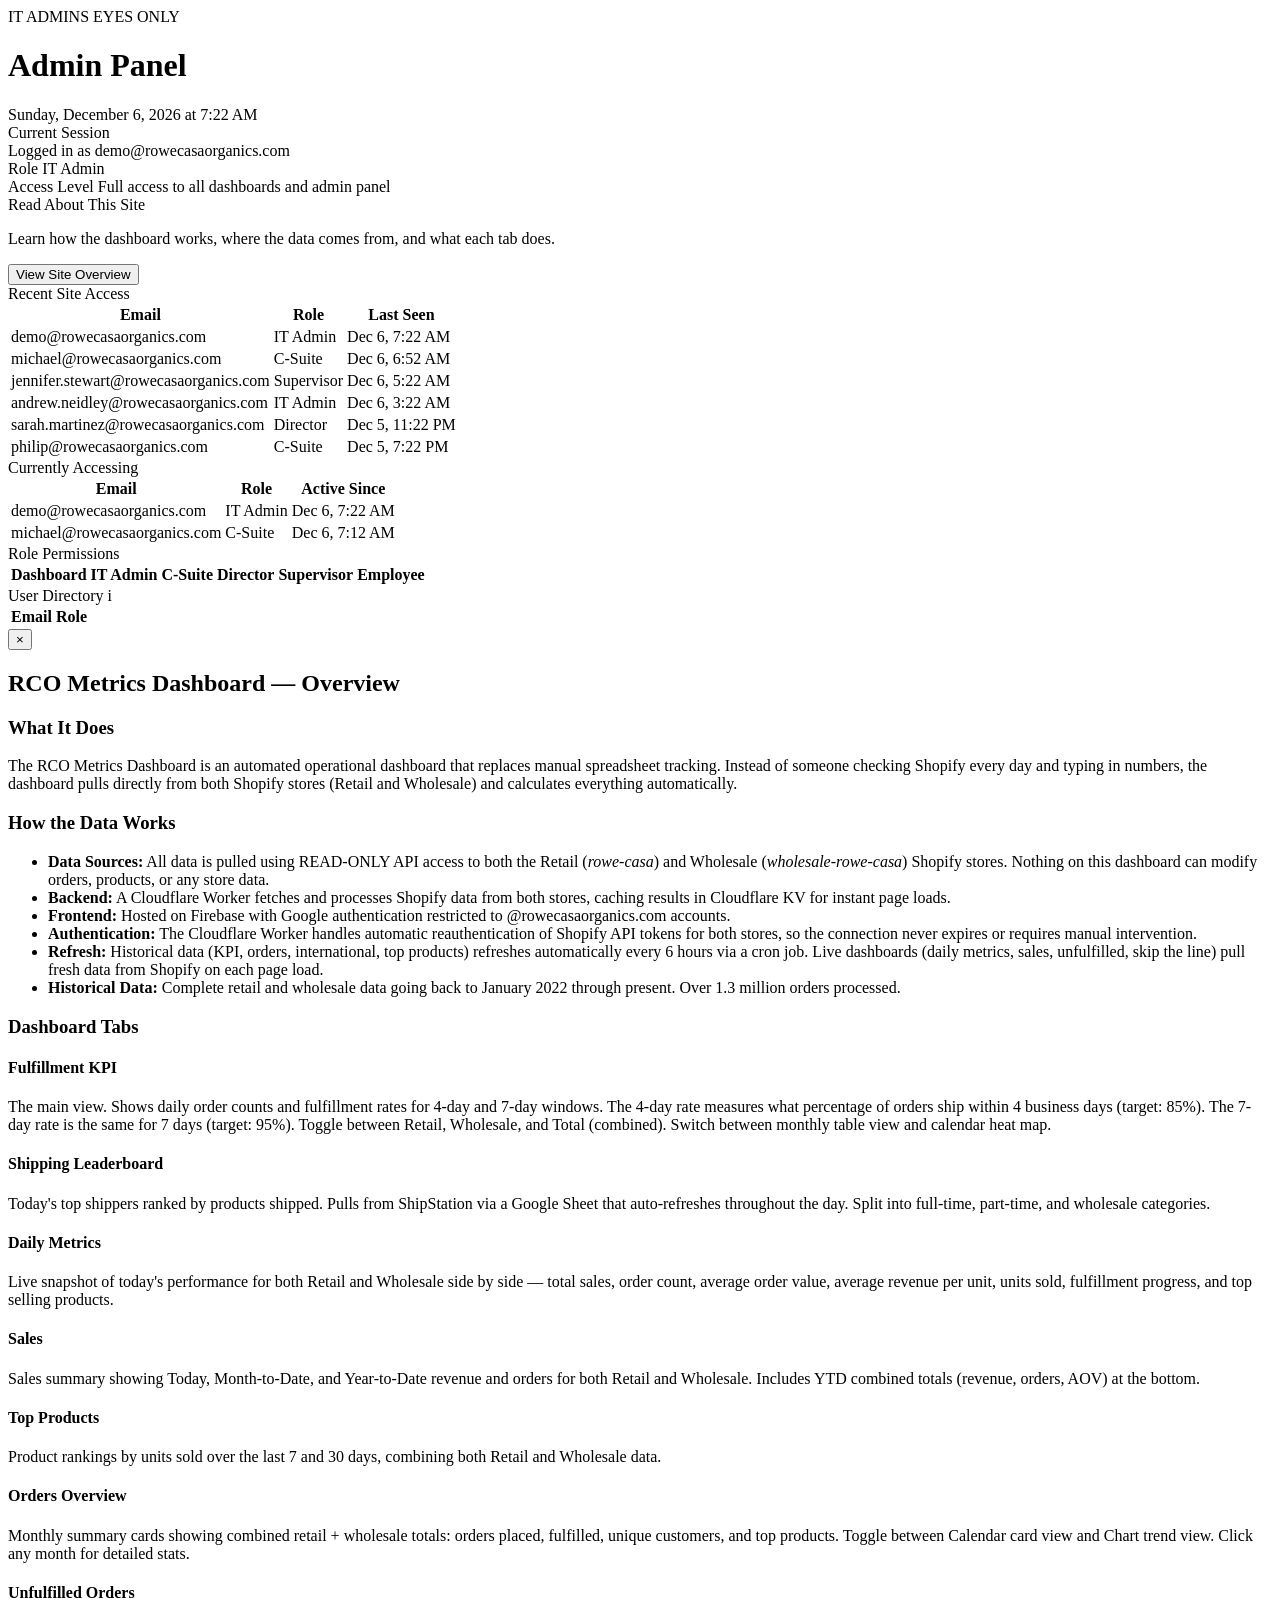
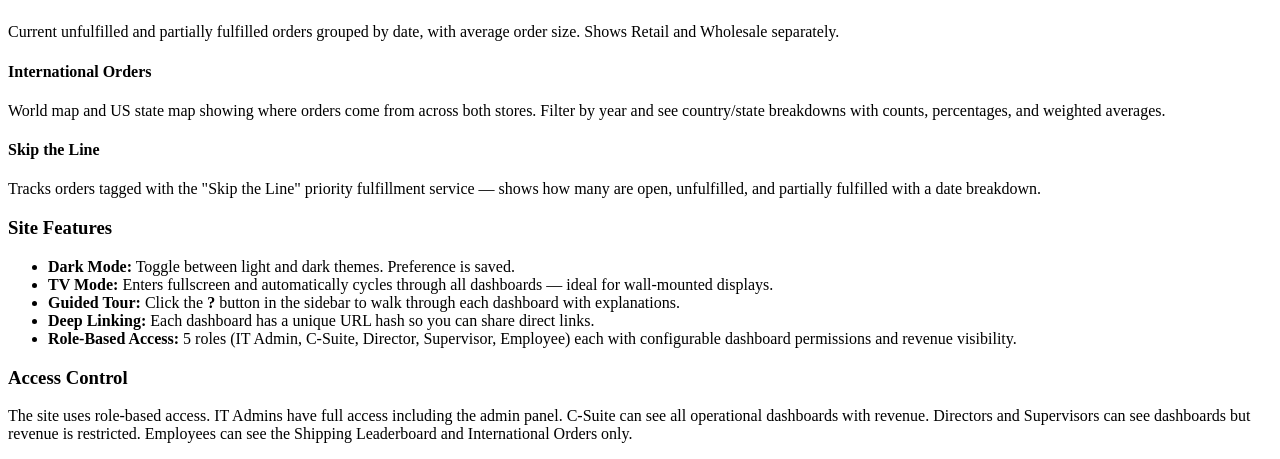
==== html/admin.html @ d3457ebe "Add admin panel, IT Admin View banner, show all dashboards unrestricted" ====
<!DOCTYPE html>
<html lang="en">
<head>
<meta charset="UTF-8">
<meta name="viewport" content="width=device-width, initial-scale=1.0">
<title>Admin Panel - RCO</title>
<link rel="stylesheet" href="../css/main.css">
<script src="../js/roles.js"></script>
</head>
<body class="page-admin">
<div class="admin-container">

  <div class="admin-header">
    <div class="admin-badge">IT ADMINS EYES ONLY</div>
    <h1>Admin Panel</h1>
    <div class="admin-meta" id="adminMeta"></div>
  </div>

  <div class="admin-content">

    <!-- Current Session (half width) -->
    <div class="admin-section">
      <div class="admin-section-title">Current Session</div>
      <div class="admin-user-card">
        <div class="admin-user-row">
          <span class="admin-user-label">Logged in as</span>
          <span class="admin-user-value" id="currentUser">demo@rowecasaorganics.com</span>
        </div>
        <div class="admin-user-row">
          <span class="admin-user-label">Role</span>
          <span class="admin-user-value admin-role-badge role-it-admin" id="currentRole">IT Admin</span>
        </div>
        <div class="admin-user-row">
          <span class="admin-user-label">Access Level</span>
          <span class="admin-user-value" id="currentAccess">Full access to all dashboards and admin panel</span>
        </div>
      </div>
    </div>

    <!-- Read About This Site (half width) -->
    <div class="admin-section admin-about-section">
      <div class="admin-section-title">Read About This Site</div>
      <p class="admin-about-desc">Learn how the dashboard works, where the data comes from, and what each tab does.</p>
      <button class="admin-about-btn" id="openAboutModal">View Site Overview</button>
    </div>

    <!-- Recent Site Access + Currently Accessing — full width, split 50/50 -->
    <div class="admin-section admin-full-width">
      <div class="admin-access-row">
        <div class="admin-access-col">
          <div class="admin-section-title">Recent Site Access</div>
          <div class="admin-table-wrap">
            <table class="admin-table">
              <thead><tr><th>Email</th><th>Role</th><th>Last Seen</th></tr></thead>
              <tbody id="accessLog"></tbody>
            </table>
          </div>
        </div>
        <div class="admin-access-col">
          <div class="admin-section-title">Currently Accessing</div>
          <div class="admin-table-wrap">
            <table class="admin-table">
              <thead><tr><th>Email</th><th>Role</th><th>Active Since</th></tr></thead>
              <tbody id="currentlyAccessing"></tbody>
            </table>
          </div>
        </div>
      </div>
    </div>

    <!-- Role Permissions Matrix -->
    <div class="admin-section admin-full-width">
      <div class="admin-section-title">Role Permissions</div>
      <div class="admin-table-wrap">
        <table class="admin-table admin-permissions">
          <thead>
            <tr>
              <th>Dashboard</th>
              <th>IT Admin</th>
              <th>C-Suite</th>
              <th>Director</th>
              <th>Supervisor</th>
              <th>Employee</th>
            </tr>
          </thead>
          <tbody id="permissionsTable"></tbody>
        </table>
      </div>
    </div>

    <!-- User Directory -->
    <div class="admin-section admin-full-width">
      <div class="admin-section-title">User Directory <span class="admin-info-icon" data-tooltip="Users are currently hard coded due to BambooHR API constraint">i</span></div>
      <div class="admin-table-wrap admin-table-wrap-tall">
        <table class="admin-table">
          <thead><tr><th>Email</th><th>Role</th></tr></thead>
          <tbody id="userDirectory"></tbody>
        </table>
      </div>
    </div>

  </div>
</div>

<!-- About Site Modal -->
<div class="admin-modal-overlay" id="aboutModal">
  <div class="admin-modal">
    <button class="admin-modal-close" id="closeAboutModal">&times;</button>
    <h2>RCO Metrics Dashboard — Overview</h2>

    <div class="admin-modal-body">
      <h3>What It Does</h3>
      <p>The RCO Metrics Dashboard is an automated operational dashboard that replaces manual spreadsheet tracking. Instead of someone checking Shopify every day and typing in numbers, the dashboard pulls directly from both Shopify stores (Retail and Wholesale) and calculates everything automatically.</p>

      <h3>How the Data Works</h3>
      <ul>
        <li><strong>Data Sources:</strong> All data is pulled using READ-ONLY API access to both the Retail (<em>rowe-casa</em>) and Wholesale (<em>wholesale-rowe-casa</em>) Shopify stores. Nothing on this dashboard can modify orders, products, or any store data.</li>
        <li><strong>Backend:</strong> A Cloudflare Worker fetches and processes Shopify data from both stores, caching results in Cloudflare KV for instant page loads.</li>
        <li><strong>Frontend:</strong> Hosted on Firebase with Google authentication restricted to @rowecasaorganics.com accounts.</li>
        <li><strong>Authentication:</strong> The Cloudflare Worker handles automatic reauthentication of Shopify API tokens for both stores, so the connection never expires or requires manual intervention.</li>
        <li><strong>Refresh:</strong> Historical data (KPI, orders, international, top products) refreshes automatically every 6 hours via a cron job. Live dashboards (daily metrics, sales, unfulfilled, skip the line) pull fresh data from Shopify on each page load.</li>
        <li><strong>Historical Data:</strong> Complete retail and wholesale data going back to January 2022 through present. Over 1.3 million orders processed.</li>
      </ul>

      <h3>Dashboard Tabs</h3>

      <h4>Fulfillment KPI</h4>
      <p>The main view. Shows daily order counts and fulfillment rates for 4-day and 7-day windows. The 4-day rate measures what percentage of orders ship within 4 business days (target: 85%). The 7-day rate is the same for 7 days (target: 95%). Toggle between Retail, Wholesale, and Total (combined). Switch between monthly table view and calendar heat map.</p>

      <h4>Shipping Leaderboard</h4>
      <p>Today's top shippers ranked by products shipped. Pulls from ShipStation via a Google Sheet that auto-refreshes throughout the day. Split into full-time, part-time, and wholesale categories.</p>

      <h4>Daily Metrics</h4>
      <p>Live snapshot of today's performance for both Retail and Wholesale side by side — total sales, order count, average order value, average revenue per unit, units sold, fulfillment progress, and top selling products.</p>

      <h4>Sales</h4>
      <p>Sales summary showing Today, Month-to-Date, and Year-to-Date revenue and orders for both Retail and Wholesale. Includes YTD combined totals (revenue, orders, AOV) at the bottom.</p>

      <h4>Top Products</h4>
      <p>Product rankings by units sold over the last 7 and 30 days, combining both Retail and Wholesale data.</p>

      <h4>Orders Overview</h4>
      <p>Monthly summary cards showing combined retail + wholesale totals: orders placed, fulfilled, unique customers, and top products. Toggle between Calendar card view and Chart trend view. Click any month for detailed stats.</p>

      <h4>Unfulfilled Orders</h4>
      <p>Current unfulfilled and partially fulfilled orders grouped by date, with average order size. Shows Retail and Wholesale separately.</p>

      <h4>International Orders</h4>
      <p>World map and US state map showing where orders come from across both stores. Filter by year and see country/state breakdowns with counts, percentages, and weighted averages.</p>

      <h4>Skip the Line</h4>
      <p>Tracks orders tagged with the "Skip the Line" priority fulfillment service — shows how many are open, unfulfilled, and partially fulfilled with a date breakdown.</p>

      <h3>Site Features</h3>
      <ul>
        <li><strong>Dark Mode:</strong> Toggle between light and dark themes. Preference is saved.</li>
        <li><strong>TV Mode:</strong> Enters fullscreen and automatically cycles through all dashboards — ideal for wall-mounted displays.</li>
        <li><strong>Guided Tour:</strong> Click the <strong>?</strong> button in the sidebar to walk through each dashboard with explanations.</li>
        <li><strong>Deep Linking:</strong> Each dashboard has a unique URL hash so you can share direct links.</li>
        <li><strong>Role-Based Access:</strong> 5 roles (IT Admin, C-Suite, Director, Supervisor, Employee) each with configurable dashboard permissions and revenue visibility.</li>
      </ul>

      <h3>Access Control</h3>
      <p>The site uses role-based access. IT Admins have full access including the admin panel. C-Suite can see all operational dashboards with revenue. Directors and Supervisors can see dashboards but revenue is restricted. Employees can see the Shipping Leaderboard and International Orders only.</p>
    </div>
  </div>
</div>

<script>
// Static demo data
document.getElementById('adminMeta').textContent = new Date().toLocaleString('en-US', {
  weekday: 'long', month: 'long', day: 'numeric', year: 'numeric', hour: 'numeric', minute: '2-digit'
});

// Static access log
const accessLogData = [
  { email: 'demo@rowecasaorganics.com', role: 'IT Admin', time: new Date().toISOString() },
  { email: 'michael@rowecasaorganics.com', role: 'C-Suite', time: new Date(Date.now() - 1800000).toISOString() },
  { email: 'jennifer.stewart@rowecasaorganics.com', role: 'Supervisor', time: new Date(Date.now() - 7200000).toISOString() },
  { email: 'andrew.neidley@rowecasaorganics.com', role: 'IT Admin', time: new Date(Date.now() - 14400000).toISOString() },
  { email: 'sarah.martinez@rowecasaorganics.com', role: 'Director', time: new Date(Date.now() - 28800000).toISOString() },
  { email: 'philip@rowecasaorganics.com', role: 'C-Suite', time: new Date(Date.now() - 43200000).toISOString() },
];

const logBody = document.getElementById('accessLog');
logBody.innerHTML = accessLogData.map(entry => `
  <tr>
    <td>${entry.email}</td>
    <td><span class="admin-role-tag role-${entry.role.toLowerCase().replace(/[^a-z]/g, '-')}">${entry.role}</span></td>
    <td>${new Date(entry.time).toLocaleString('en-US', { month: 'short', day: 'numeric', hour: 'numeric', minute: '2-digit' })}</td>
  </tr>
`).join('');

// Static currently accessing
const currentUsers = [
  { email: 'demo@rowecasaorganics.com', role: 'IT Admin', since: new Date().toISOString() },
  { email: 'michael@rowecasaorganics.com', role: 'C-Suite', since: new Date(Date.now() - 600000).toISOString() },
];

const caBody = document.getElementById('currentlyAccessing');
caBody.innerHTML = currentUsers.map(u => `
  <tr>
    <td>${u.email}</td>
    <td><span class="admin-role-tag role-${u.role.toLowerCase().replace(/[^a-z]/g, '-')}">${u.role}</span></td>
    <td>${new Date(u.since).toLocaleString('en-US', { month: 'short', day: 'numeric', hour: 'numeric', minute: '2-digit' })}</td>
  </tr>
`).join('');

// Build permissions matrix
const dashboards = [
  { id: 'fulfillment', name: 'Fulfillment KPI' },
  { id: 'shipping', name: 'Shipping Leaderboards' },
  { id: 'orders', name: 'Orders Overview' },
  { id: 'international', name: 'International Orders' },
  { id: 'daily-metrics', name: 'Daily Metrics' },
  { id: 'sales', name: 'Sales' },
  { id: 'top-products', name: 'Top Products' },
  { id: 'unfulfilled', name: 'Unfulfilled Orders' },
  { id: 'fulfillment-dashboard', name: 'Fulfillment Dashboard' },
  { id: 'skip-the-line', name: 'Skip the Line' },
  { id: 'admin', name: 'Admin Panel' },
];

const roleNames = ['IT Admin', 'C-Suite', 'Director', 'Supervisor', 'Employee'];

const permBody = document.getElementById('permissionsTable');
permBody.innerHTML = dashboards.map(d => {
  const cells = roleNames.map(r => {
    const config = RCO_ROLES.roles[r];
    const has = config.dashboards.includes('all') || config.dashboards.includes(d.id);
    const checked = has ? 'checked' : '';
    const disabled = r === 'IT Admin' ? 'disabled' : '';
    return `<td><label class="perm-toggle"><input type="checkbox" ${checked} ${disabled} data-role="${r}" data-dash="${d.id}" class="perm-checkbox"><span class="perm-slider"></span></label></td>`;
  }).join('');
  return `<tr><td class="perm-dashboard">${d.name}</td>${cells}</tr>`;
}).join('');

// Demo toggle handlers (in-memory only)
document.querySelectorAll('.perm-checkbox').forEach(cb => {
  cb.addEventListener('change', () => {
    const role = cb.dataset.role;
    if (role === 'IT Admin') { cb.checked = true; return; }
    console.log(`Demo: ${cb.checked ? 'Granted' : 'Revoked'} ${cb.dataset.dash} for ${role}`);
  });
});

// Build user directory with demo users
const demoUsers = {
  'IT Admin': ['demo@rowecasaorganics.com', 'andrew.neidley@rowecasaorganics.com'],
  'C-Suite': ['michael@rowecasaorganics.com', 'philip@rowecasaorganics.com'],
  'Director': ['sarah.martinez@rowecasaorganics.com', 'david.chen@rowecasaorganics.com'],
  'Supervisor': ['jennifer.stewart@rowecasaorganics.com', 'marcus.williams@rowecasaorganics.com', 'rachel.gomez@rowecasaorganics.com'],
  'Employee': ['alex.thompson@rowecasaorganics.com', 'emily.rodriguez@rowecasaorganics.com', 'jake.morrison@rowecasaorganics.com', 'nina.patel@rowecasaorganics.com'],
};

const dirBody = document.getElementById('userDirectory');
let dirHTML = '';
for (const roleName of roleNames) {
  const users = demoUsers[roleName] || [];
  dirHTML += `<tr class="admin-role-header"><td colspan="2">${roleName} (${users.length})</td></tr>`;
  for (const em of users) {
    dirHTML += `<tr><td>${em}</td><td><span class="admin-role-tag role-${roleName.toLowerCase().replace(/[^a-z]/g, '-')}">${roleName}</span></td></tr>`;
  }
}
dirBody.innerHTML = dirHTML;
</script>

<script>
window.addEventListener('message', e => { if (e.data?.type === 'RCO_THEME') document.body.classList.toggle('dark', e.data.theme === 'dark'); });
window.addEventListener('message', e => { if (e.data?.type === 'TV_VIEW_STATE') document.body.classList.toggle('tv-view-active', e.data.active); });

// About modal
document.getElementById('openAboutModal').addEventListener('click', () => {
  document.getElementById('aboutModal').classList.add('active');
});
document.getElementById('closeAboutModal').addEventListener('click', () => {
  document.getElementById('aboutModal').classList.remove('active');
});
document.getElementById('aboutModal').addEventListener('click', (e) => {
  if (e.target === e.currentTarget) e.currentTarget.classList.remove('active');
});
</script>
</body>
</html>
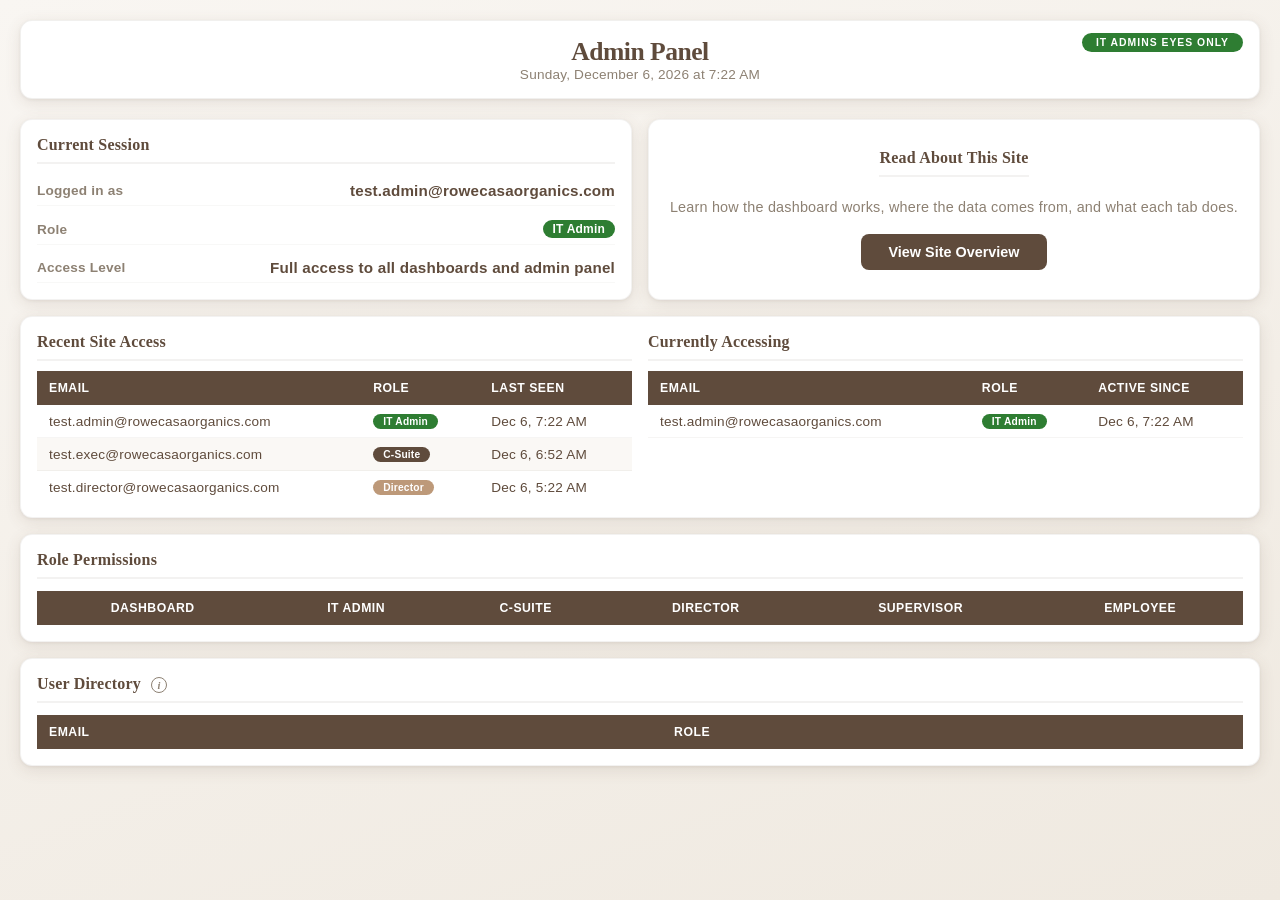
==== commit e0b0c6b7: "Fix sidebar cutoff, add 2026 KPI data with varied rates, replace emails with test accounts" ====
--- a/html/admin.html
+++ b/html/admin.html
@@ -6,6 +6,10 @@
 <title>Admin Panel - RCO</title>
 <link rel="stylesheet" href="../css/main.css">
 <script src="../js/roles.js"></script>
+<style>
+  html, body { height: 100%; overflow: auto !important; }
+  .admin-container { padding-bottom: 40px; }
+</style>
 </head>
 <body class="page-admin">
 <div class="admin-container">
@@ -24,7 +28,7 @@
       <div class="admin-user-card">
         <div class="admin-user-row">
           <span class="admin-user-label">Logged in as</span>
-          <span class="admin-user-value" id="currentUser">demo@rowecasaorganics.com</span>
+          <span class="admin-user-value" id="currentUser">test.admin@rowecasaorganics.com</span>
         </div>
         <div class="admin-user-row">
           <span class="admin-user-label">Role</span>
@@ -174,12 +178,11 @@
 
 // Static access log
 const accessLogData = [
-  { email: 'demo@rowecasaorganics.com', role: 'IT Admin', time: new Date().toISOString() },
-  { email: 'michael@rowecasaorganics.com', role: 'C-Suite', time: new Date(Date.now() - 1800000).toISOString() },
-  { email: 'jennifer.stewart@rowecasaorganics.com', role: 'Supervisor', time: new Date(Date.now() - 7200000).toISOString() },
-  { email: 'andrew.neidley@rowecasaorganics.com', role: 'IT Admin', time: new Date(Date.now() - 14400000).toISOString() },
-  { email: 'sarah.martinez@rowecasaorganics.com', role: 'Director', time: new Date(Date.now() - 28800000).toISOString() },
-  { email: 'philip@rowecasaorganics.com', role: 'C-Suite', time: new Date(Date.now() - 43200000).toISOString() },
+  { email: 'test.admin@rowecasaorganics.com', role: 'IT Admin', time: new Date().toISOString() },
+  { email: 'test.exec@rowecasaorganics.com', role: 'C-Suite', time: new Date(Date.now() - 1800000).toISOString() },
+  { email: 'test.director@rowecasaorganics.com', role: 'Director', time: new Date(Date.now() - 7200000).toISOString() },
+  { email: 'test.supervisor@rowecasaorganics.com', role: 'Supervisor', time: new Date(Date.now() - 14400000).toISOString() },
+  { email: 'test.employee@rowecasaorganics.com', role: 'Employee', time: new Date(Date.now() - 28800000).toISOString() },
 ];
 
 const logBody = document.getElementById('accessLog');
@@ -193,8 +196,7 @@
 
 // Static currently accessing
 const currentUsers = [
-  { email: 'demo@rowecasaorganics.com', role: 'IT Admin', since: new Date().toISOString() },
-  { email: 'michael@rowecasaorganics.com', role: 'C-Suite', since: new Date(Date.now() - 600000).toISOString() },
+  { email: 'test.admin@rowecasaorganics.com', role: 'IT Admin', since: new Date().toISOString() },
 ];
 
 const caBody = document.getElementById('currentlyAccessing');
@@ -246,11 +248,11 @@
 
 // Build user directory with demo users
 const demoUsers = {
-  'IT Admin': ['demo@rowecasaorganics.com', 'andrew.neidley@rowecasaorganics.com'],
-  'C-Suite': ['michael@rowecasaorganics.com', 'philip@rowecasaorganics.com'],
-  'Director': ['sarah.martinez@rowecasaorganics.com', 'david.chen@rowecasaorganics.com'],
-  'Supervisor': ['jennifer.stewart@rowecasaorganics.com', 'marcus.williams@rowecasaorganics.com', 'rachel.gomez@rowecasaorganics.com'],
-  'Employee': ['alex.thompson@rowecasaorganics.com', 'emily.rodriguez@rowecasaorganics.com', 'jake.morrison@rowecasaorganics.com', 'nina.patel@rowecasaorganics.com'],
+  'IT Admin': ['test.admin@rowecasaorganics.com', 'test.admin2@rowecasaorganics.com'],
+  'C-Suite': ['test.exec@rowecasaorganics.com', 'test.exec2@rowecasaorganics.com'],
+  'Director': ['test.director@rowecasaorganics.com', 'test.director2@rowecasaorganics.com'],
+  'Supervisor': ['test.supervisor@rowecasaorganics.com', 'test.supervisor2@rowecasaorganics.com', 'test.supervisor3@rowecasaorganics.com'],
+  'Employee': ['test.employee@rowecasaorganics.com', 'test.employee2@rowecasaorganics.com', 'test.employee3@rowecasaorganics.com', 'test.employee4@rowecasaorganics.com'],
 };
 
 const dirBody = document.getElementById('userDirectory');
--- a/css/main.css
+++ b/css/main.css
@@ -0,0 +1,4705 @@
+/* RCO Metrics - Comprehensive Consolidated Stylesheet */
+/* All dashboard pages (fulfillment, orders, shipping, international) load in iframes */
+/* Login is standalone; Index is the parent shell */
+
+/* ========== 1. CSS VARIABLES & COLOR PALETTE ========== */
+:root {
+  /* Brand Neutrals / Core (guide HEX) */
+  --rco-cream: #d7d1ca;      /* Pantone Warm Gray 1 C */
+  --rco-stone: #d6d1c3;      /* Pantone 7527 C */
+  --rco-taupe: #8d8173;      /* Pantone 4225 C */
+  --rco-brown: #5f4b3c;      /* Pantone 7519 C */
+  --rco-charcoal: #25282a;   /* Pantone 426 C */
+
+  /* Supporting Accents (guide HEX) */
+  --rco-warm-tan: #ab9071;   /* Pantone 4256 C */
+  --rco-soft-camel: #bd9979; /* Pantone 2316 C */
+  --rco-olive: #4d4933;      /* Pantone 7771 C */
+  --rco-clay: #b08979;       /* Pantone 4725 C */
+  --rco-bluegray: #393d46;   /* Pantone 4140 C */
+  --rco-plum: #492426;       /* Pantone 2449 C */
+  --rco-lightgray: #aaa0a1;  /* Pantone 4283 C */
+
+  /* Map old "tan" tokens to RCO scheme (so existing CSS works) */
+  --tan-light: var(--rco-cream);
+  --tan-medium: var(--rco-soft-camel);
+  --tan-dark: var(--rco-brown);
+  --tan-darker: var(--rco-charcoal);
+
+  /* Background Gradients */
+  --bg-gradient-start: #f9f6f2;
+  --bg-gradient-end: #efe9e0;
+
+  /* Card Backgrounds */
+  --card-bg-start: #ffffff;
+  --card-bg-end: #fbfaf8;
+
+  /* Header Backgrounds */
+  --header-bg-start: #ffffff;
+  --header-bg-end: #f4f2ee;
+
+  /* Medal Colors */
+  --gold: #ffd700;
+  --silver: #c0c0c0;
+  --bronze: #cd7f32;
+
+  /* Status Colors */
+  --rate-excellent: #5a8c5a;
+  --rate-good: #7ca87c;
+  --rate-warning: #d4a05c;
+  --rate-poor: #c67b7b;
+
+  /* Neutral Colors */
+  --text-primary: var(--rco-charcoal);
+  --text-secondary: var(--rco-taupe);
+  --border-light: rgba(141, 129, 115, 0.15);   /* taupe */
+  --border-medium: rgba(141, 129, 115, 0.3);   /* taupe */
+
+  /* Shadows (slightly re-tuned to RCO brown) */
+  --shadow-sm: 0 2px 10px rgba(95, 75, 60, 0.05);
+  --shadow-md: 0 5px 20px rgba(95, 75, 60, 0.10);
+  --shadow-lg: 0 10px 30px rgba(95, 75, 60, 0.14);
+  --shadow-xl: 0 15px 40px rgba(95, 75, 60, 0.18);
+}
+
+/* ========== INDEX.HTML / SIDEBAR SHELL (THEME TOKENS) ========== */
+:root {
+  /* Page */
+  --page-bg: #f6f0e6;
+
+  /* Sidebar / panels */
+  --sb-bg1: #ffffff;
+  --sb-bg2: #fbfaf8;
+  --sb-panel: #ffffff;
+
+  --sb-text: #5f4b3c;
+  --sb-muted: #8d8173;
+
+  --sb-border: #d7d1ca;
+  --sb-sep: #e2dbd1;
+
+  --sb-shadow: rgba(95, 75, 60, 0.12);
+
+  /* Brand */
+  --brand-grad: linear-gradient(135deg, #5f4b3c 0%, #8d8173 100%);
+  --brand-brown: #5f4b3c;
+  --brand-hover-border: #bd9979;
+
+  /* Carousel controls */
+  --carousel-img-height: 100px;
+  --carousel-img-zoom: 0.5;        /* +50% zoom (1.5x) */
+}
+
+/* ========== 2. GLOBAL RESETS ========== */
+* {
+  margin: 0;
+  padding: 0;
+  box-sizing: border-box;
+}
+
+body {
+  font-family: "Avenir Next", Avenir, "Segoe UI", Tahoma, Geneva, Verdana, sans-serif;
+  background: linear-gradient(135deg, var(--bg-gradient-start) 0%, var(--bg-gradient-end) 100%);
+  color: var(--text-primary);
+  min-height: 100vh;
+}
+
+/* ========== 3. SHARED TYPOGRAPHY ========== */
+h1, h2, h3, h4, h5, h6 {
+  font-family: "Noto Serif", Georgia, "Times New Roman", Times, serif;
+  color: var(--tan-dark);
+  font-weight: 600;
+}
+
+h1 {
+  font-size: 2.5em;
+  letter-spacing: -0.5px;
+}
+
+h2 {
+  font-size: 2em;
+}
+
+h3 {
+  font-size: 1.5em;
+}
+
+p {
+  line-height: 1.6;
+}
+
+/* ========== 4. SHARED UI COMPONENTS ========== */
+
+/* BUTTONS */
+.btn-primary {
+  background: linear-gradient(135deg, var(--tan-light) 0%, var(--tan-medium) 100%);
+  color: white;
+  border: none;
+  padding: 12px 24px;
+  border-radius: 10px;
+  font-size: 1em;
+  font-weight: 600;
+  cursor: pointer;
+  transition: all 0.3s ease;
+  box-shadow: 0 4px 15px rgba(95, 75, 60, 0.18);
+}
+
+.btn-primary:hover {
+  transform: translateY(-2px);
+  box-shadow: 0 6px 20px rgba(95, 75, 60, 0.24);
+}
+
+.btn-primary:active {
+  transform: translateY(0);
+}
+
+.btn-secondary {
+  background: white;
+  color: var(--tan-dark);
+  border: 2px solid var(--tan-light);
+  padding: 10px 20px;
+  border-radius: 10px;
+  font-size: 1em;
+  font-weight: 600;
+  cursor: pointer;
+  transition: all 0.3s ease;
+}
+
+.btn-secondary:hover {
+  background: var(--card-bg-end);
+  border-color: var(--tan-medium);
+}
+
+.btn-secondary.active {
+  background: var(--tan-light);
+  color: white;
+  border-color: var(--tan-medium);
+}
+
+/* CARDS */
+.card {
+  background: linear-gradient(135deg, var(--card-bg-start) 0%, var(--card-bg-end) 100%);
+  border-radius: 15px;
+  padding: 25px;
+  box-shadow: var(--shadow-md);
+  border: 1px solid var(--border-light);
+  transition: transform 0.3s ease, box-shadow 0.3s ease;
+}
+
+.card:hover {
+  transform: translateY(-5px);
+  box-shadow: var(--shadow-lg);
+}
+
+.card-header {
+  background: linear-gradient(135deg, var(--tan-dark) 0%, var(--tan-darker) 100%);
+  color: white;
+  padding: 20px;
+  border-radius: 10px 10px 0 0;
+  font-weight: 700;
+  text-align: center;
+  font-size: 1.2em;
+}
+
+/* STAT CARDS */
+.stat-card {
+  background: linear-gradient(135deg, var(--card-bg-start) 0%, var(--card-bg-end) 100%);
+  padding: 25px;
+  border-radius: 15px;
+  box-shadow: var(--shadow-md);
+  border: 1px solid var(--border-light);
+  transition: transform 0.3s ease;
+}
+
+.stat-card:hover {
+  transform: translateY(-5px);
+  box-shadow: var(--shadow-lg);
+}
+
+.stat-label {
+  color: var(--tan-darker);
+  font-size: 0.9em;
+  font-weight: 600;
+  text-transform: uppercase;
+  letter-spacing: 1px;
+  margin-bottom: 10px;
+}
+
+.stat-value {
+  color: var(--tan-dark);
+  font-size: 2.5em;
+  font-weight: 700;
+}
+
+.stat-subtitle {
+  color: var(--text-secondary);
+  font-size: 0.85em;
+  margin-top: 8px;
+}
+
+/* INPUTS & SELECTS */
+input[type="text"],
+input[type="email"],
+input[type="password"],
+select {
+  background: white;
+  border: 2px solid var(--tan-light);
+  border-radius: 10px;
+  padding: 12px 20px;
+  font-size: 1em;
+  color: var(--tan-dark);
+  transition: all 0.3s ease;
+}
+
+input:focus,
+select:focus {
+  outline: none;
+  border-color: var(--tan-medium);
+  box-shadow: 0 0 0 3px rgba(141, 129, 115, 0.18);
+}
+
+input:hover,
+select:hover {
+  border-color: var(--tan-darker);
+}
+
+select {
+  cursor: pointer;
+}
+
+/* TABLES */
+table {
+  width: 100%;
+  border-collapse: collapse;
+}
+
+thead {
+  background: linear-gradient(135deg, var(--tan-dark) 0%, var(--tan-darker) 100%);
+  color: white;
+}
+
+th {
+  padding: 18px 15px;
+  text-align: left;
+  font-weight: 600;
+  font-size: 0.9em;
+  text-transform: uppercase;
+  letter-spacing: 0.5px;
+}
+
+td {
+  padding: 15px;
+  border-bottom: 1px solid var(--border-light);
+  color: var(--text-primary);
+}
+
+tbody tr {
+  transition: background 0.2s ease;
+}
+
+tbody tr:hover {
+  background: var(--card-bg-end);
+}
+
+/* Table Rate Classes — green-to-red text colors */
+.rate-excellent {
+  color: #2e7d32;
+  font-weight: 600;
+}
+
+.rate-good {
+  color: #558b2f;
+  font-weight: 600;
+}
+
+.rate-warning {
+  color: #e65100;
+  font-weight: 600;
+}
+
+.rate-poor {
+  color: #c62828;
+  font-weight: 600;
+}
+
+/* LOADING & SPINNERS */
+.loading {
+  text-align: center;
+  padding: 50px;
+  color: var(--tan-dark);
+}
+
+.spinner {
+  border: 4px solid rgba(141, 129, 115, 0.25);
+  border-top: 4px solid var(--tan-light);
+  border-radius: 50%;
+  width: 50px;
+  height: 50px;
+  animation: spin 1s linear infinite;
+  margin: 0 auto 20px;
+}
+
+@keyframes spin {
+  0% { transform: rotate(0deg); }
+  100% { transform: rotate(360deg); }
+}
+
+.loading::after {
+  content: '...';
+  animation: dots 1.5s steps(4, end) infinite;
+}
+
+@keyframes dots {
+  0%, 20% { content: '.'; }
+  40% { content: '..'; }
+  60%, 100% { content: '...'; }
+}
+
+/* MODALS */
+.modal {
+  position: fixed;
+  top: 0;
+  left: 0;
+  width: 100%;
+  height: 100%;
+  background: rgba(0, 0, 0, 0.7);
+  display: none;
+  align-items: center;
+  justify-content: center;
+  z-index: 1000;
+  padding: 20px;
+}
+
+.modal.active {
+  display: flex;
+}
+
+.modal-content {
+  background: linear-gradient(135deg, var(--card-bg-start) 0%, var(--card-bg-end) 100%);
+  border-radius: 15px;
+  padding: 40px;
+  max-width: 600px;
+  width: 100%;
+  max-height: 90vh;
+  overflow-y: auto;
+  position: relative;
+  border: 2px solid var(--border-medium);
+}
+
+.close-modal {
+  position: absolute;
+  top: 15px;
+  right: 15px;
+  font-size: 2em;
+  cursor: pointer;
+  color: var(--tan-darker);
+  transition: color 0.3s ease;
+}
+
+.close-modal:hover {
+  color: var(--tan-dark);
+}
+
+/* Detail modal (Orders page) */
+.detail-modal {
+  display: none;
+  position: fixed;
+  top: 0;
+  left: 0;
+  width: 100%;
+  height: 100%;
+  background: rgba(0, 0, 0, 0.7);
+  z-index: 1000;
+  align-items: center;
+  justify-content: center;
+  padding: 10px;
+}
+
+.detail-modal.active {
+  display: flex;
+}
+
+.detail-content {
+  background: white;
+  padding: 25px;
+  border-radius: 15px;
+  max-width: 600px;
+  width: 100%;
+  max-height: 90vh;
+  overflow-y: auto;
+  position: relative;
+  border: 2px solid rgba(141, 129, 115, 0.30);
+}
+
+/* IFRAME WRAPPERS */
+.iframe-wrapper {
+  display: none;
+  width: 100%;
+  height: calc(100vh - 140px);
+}
+
+.iframe-wrapper.active {
+  display: block;
+}
+
+.iframe-wrapper iframe {
+  width: 100%;
+  height: 100%;
+  border: none;
+  border-radius: 10px;
+  box-shadow: var(--shadow-lg);
+}
+
+/* ========== 5. SHARED FULLSCREEN BUTTON ========== */
+.fullscreen-btn {
+  width: 36px;
+  height: 36px;
+  border-radius: 8px;
+  background: linear-gradient(135deg, #5f4b3c 0%, #8d8173 100%);
+  border: 2px solid rgba(95,75,60,0.35);
+  cursor: pointer;
+  display: flex;
+  align-items: center;
+  justify-content: center;
+  transition: all 0.2s ease;
+  box-shadow: 0 3px 8px rgba(95,75,60,0.22);
+}
+
+.fullscreen-btn svg {
+  width: 18px;
+  height: 18px;
+  display: block;
+}
+
+.fullscreen-btn.exit svg {
+  transform: rotate(180deg);
+  transition: transform 0.25s ease;
+}
+
+.fullscreen-btn:hover {
+  background: #ffffff;
+  border-color: #bd9979;
+  box-shadow: 0 4px 12px rgba(95,75,60,0.22);
+}
+
+.fullscreen-btn:hover svg path {
+  stroke: #5f4b3c !important;
+}
+
+.fullscreen-btn:active {
+  transform: scale(0.96);
+  box-shadow: 0 2px 6px rgba(95,75,60,0.26);
+}
+
+/* ========== 6. INDEX.HTML / SIDEBAR SHELL ========== */
+
+/* Base layout - shared */
+html, body {
+  width: 100%;
+  height: 100%;
+  overflow: hidden;
+}
+
+body {
+  background: var(--page-bg);
+  color: var(--sb-text);
+}
+
+.app-shell {
+  display: flex;
+  height: calc(100vh - 32px);
+}
+
+.content-area {
+  flex: 1;
+  height: 100%;
+  overflow: hidden;
+}
+
+.iframe-wrapper {
+  display: none;
+  height: 100%;
+}
+
+.iframe-wrapper.active {
+  display: block;
+}
+
+iframe {
+  width: 100%;
+  height: 100%;
+  border: none;
+}
+
+/* SIDEBAR */
+.sidebar {
+  width: 170px;
+  min-width: 170px;
+  height: 100%;
+  overflow: hidden;
+  -webkit-overflow-scrolling: touch;
+  background: linear-gradient(180deg, var(--sb-bg1) 0%, var(--sb-bg2) 100%);
+  border-right: 1px solid var(--sb-border);
+  display: flex;
+  flex-direction: column;
+  padding: 14px 12px;
+}
+
+/* Thin scrollbar for sidebar */
+.sidebar::-webkit-scrollbar { width: 4px; }
+.sidebar::-webkit-scrollbar-track { background: transparent; }
+.sidebar::-webkit-scrollbar-thumb { background: var(--sb-border); border-radius: 4px; }
+.sidebar::-webkit-scrollbar-thumb:hover { background: var(--sb-muted); }
+.sidebar { scrollbar-width: thin; scrollbar-color: var(--sb-border) transparent; }
+
+/* SIDEBAR HEADER */
+.sidebar-header {
+  text-align: center;
+  margin-bottom: 16px;
+  flex-shrink: 0;
+}
+
+.sidebar-logo {
+  width: 100%;
+  max-width: 120px;
+  margin: 0 auto 10px;
+  display: block;
+}
+
+.sidebar-title-box {
+  background: var(--sb-panel);
+  border-radius: 12px;
+  padding: 10px 8px;
+  text-align: center;
+  box-shadow: 0 6px 20px rgba(95, 75, 60, 0.15), 0 2px 4px rgba(95, 75, 60, 0.10);
+}
+
+body.dark .sidebar-title-box {
+  box-shadow: 0 2px 8px rgba(0,0,0,0.35);
+}
+
+.sidebar-title {
+  font-weight: 800;
+  color: var(--sb-text);
+  font-size: 0.95em;
+}
+
+.sidebar-subtitle {
+  font-size: 0.7em;
+  color: var(--sb-muted);
+}
+
+/* NAV BUTTONS */
+.sidebar-nav {
+  display: none;
+  flex-direction: column;
+  gap: 10px;
+  margin-top: 10px;
+  flex: 1;
+  min-height: 0;
+  overflow-y: auto;
+  scrollbar-width: thin;
+  scrollbar-color: var(--sb-border) transparent;
+}
+.sidebar-nav::-webkit-scrollbar { width: 3px; }
+.sidebar-nav::-webkit-scrollbar-track { background: transparent; }
+.sidebar-nav::-webkit-scrollbar-thumb { background: var(--sb-border); border-radius: 3px; }
+.sidebar-nav.loaded {
+  display: flex;
+}
+
+.nav-btn {
+  display: none;
+  border: 1px solid var(--sb-border);
+  background: var(--sb-panel);
+  border-radius: 10px;
+  padding: 10px 8px;
+  font-weight: 600;
+  font-size: 0.85em;
+  flex-shrink: 0;
+  color: var(--sb-text);
+  cursor: pointer;
+  text-align: center;
+  transition: all 0.2s ease;
+}
+
+.nav-btn:hover {
+  border-color: var(--brand-hover-border);
+  box-shadow: 0 2px 6px var(--sb-shadow);
+}
+
+.nav-btn.active {
+  background: var(--brand-grad);
+  border-color: var(--brand-brown);
+  color: #ffffff;
+}
+
+.nav-btn-admin {
+  background: #2e7d32 !important;
+  color: white !important;
+  border-color: #1b5e20 !important;
+}
+
+.nav-btn-admin:hover {
+  background: #1b5e20 !important;
+}
+
+.nav-btn-admin.active {
+  background: #1b5e20 !important;
+  border-color: #1b5e20 !important;
+}
+
+/* FOOTER */
+.sidebar-footer {
+  flex-shrink: 0;
+  display: flex;
+  flex-direction: column;
+  gap: 10px;
+  padding-top: 16px;
+}
+
+/* ORDERS WIDGET */
+.orders-widget {
+  background: var(--sb-panel);
+  border: 1px solid var(--sb-border);
+  border-radius: 12px;
+  padding: 12px;
+  color: var(--sb-text);
+  text-align: center;
+  box-shadow: 0 4px 16px rgba(95,75,60,0.12), 0 1px 3px rgba(95,75,60,0.08);
+}
+
+body.dark .orders-widget {
+  box-shadow: 0 3px 10px rgba(0,0,0,0.35);
+}
+
+.orders-label {
+  font-size: 0.65em;
+  letter-spacing: 0.5px;
+  opacity: 0.95;
+  font-weight: 700;
+  color: var(--sb-muted);
+}
+
+.orders-value {
+  font-size: 2em;
+  font-weight: 900;
+  margin: 6px 0;
+  color: var(--sb-text);
+}
+
+.orders-updated {
+  font-size: 0.65em;
+  opacity: 0.9;
+  line-height: 1.3;
+  color: var(--sb-muted);
+}
+
+/* PRODUCT CAROUSEL */
+.product-carousel {
+  background: var(--sb-panel);
+  border: 1px solid var(--sb-border);
+  border-radius: 12px;
+  padding: 12px;
+  text-align: center;
+  overflow: hidden;
+}
+
+.carousel-label {
+  font-size: 0.65em;
+  font-weight: 700;
+  color: var(--sb-muted);
+  text-transform: uppercase;
+  letter-spacing: 0.5px;
+  margin-bottom: 8px;
+}
+
+.carousel-image {
+  width: 100%;
+  height: var(--carousel-img-height);
+  max-height: var(--carousel-img-height);
+  object-fit: contain;
+  display: block;
+  margin: 0 auto;
+  transform: scale(calc(1 + var(--carousel-img-zoom)));
+  transform-origin: center;
+  transition: opacity 0.35s ease, transform 0.35s ease;
+}
+
+.carousel-image.fade-out {
+  opacity: 0;
+  transform: scale(calc(1 + var(--carousel-img-zoom))) scale(0.95);
+}
+
+/* SEPARATOR */
+.sidebar-separator {
+  height: 1px;
+  background: var(--sb-sep);
+  width: 100%;
+}
+
+/* ICON BUTTONS ROW (equal width) */
+.footer-mini-row {
+  display: flex;
+  gap: 8px;
+  width: 100%;
+}
+
+.icon-btn {
+  flex: 1;
+  height: 38px;
+  border-radius: 10px;
+  border: 1px solid var(--sb-border);
+  background: var(--sb-panel);
+  color: var(--sb-text);
+  display: inline-flex;
+  align-items: center;
+  justify-content: center;
+  cursor: pointer;
+  transition: all 0.2s ease;
+  position: relative;
+  pointer-events: auto;
+}
+
+.icon-btn svg {
+  width: 18px;
+  height: 18px;
+  display: block;
+  pointer-events: none;
+}
+
+.icon-btn:hover {
+  border-color: var(--brand-hover-border);
+  box-shadow: 0 2px 6px var(--sb-shadow);
+}
+
+.icon-btn.active {
+  background: var(--brand-grad);
+  border-color: var(--brand-brown);
+  color: #ffffff;
+}
+
+.icon-btn.active svg path,
+.icon-btn.active svg rect,
+.icon-btn.active svg line {
+  stroke: #fff !important;
+}
+
+/* SIGN OUT */
+.sign-out-btn {
+  border: 2px solid var(--sb-border);
+  background: var(--sb-panel);
+  padding: 10px;
+  border-radius: 10px;
+  font-weight: 700;
+  font-size: 0.85em;
+  cursor: pointer;
+  color: var(--sb-text);
+  transition: all 0.2s ease;
+  text-align: center;
+}
+
+.sign-out-btn:hover {
+  background: var(--brand-grad);
+  border-color: var(--brand-brown);
+  color: white;
+}
+
+/* TV TRANSITION OVERLAY (FADE BETWEEN SWAPS) */
+.tv-transition {
+  position: fixed;
+  inset: 0;
+  background: var(--page-bg);
+  opacity: 0;
+  pointer-events: none;
+  z-index: 9999;
+  transition: opacity 180ms ease;
+}
+
+.tv-transition.show {
+  opacity: 1;
+}
+
+/* ========== 7. FULFILLMENT DASHBOARD ========== */
+
+body.page-fulfillment {
+  font-family: "Avenir Next", Avenir, "Segoe UI", Tahoma, Geneva, Verdana, sans-serif;
+  background: linear-gradient(160deg, #f9f6f2 0%, #efe9e0 100%);
+  height: 100vh;
+  overflow: hidden;
+}
+
+body.page-fulfillment .dashboard-container {
+  height: 100vh;
+  display: flex;
+  flex-direction: column;
+  padding: 20px;
+  gap: 16px;
+}
+
+body.page-fulfillment .dashboard-header {
+  display: grid;
+  grid-template-columns: auto 1fr auto;
+  align-items: center;
+  background: white;
+  padding: 14px 20px;
+  border-radius: 12px;
+  box-shadow: 0 4px 16px rgba(95,75,60,0.12), 0 1px 3px rgba(95,75,60,0.08);
+  gap: 12px;
+  border: 1px solid rgba(141,129,115,0.12);
+}
+
+body.page-fulfillment .header-left {
+  display: flex;
+  gap: 10px;
+  align-items: center;
+}
+
+body.page-fulfillment .header-title {
+  text-align: center;
+  font-size: 1.6em;
+  font-weight: 600;
+  color: #5f4b3c;
+  font-family: "Noto Serif", Georgia, serif;
+}
+
+body.page-fulfillment .header-controls {
+  display: flex;
+  gap: 10px;
+  align-items: center;
+  flex-wrap: wrap;
+  justify-content: flex-end;
+}
+
+body.page-fulfillment .header-left select {
+  background: white;
+  color: #5f4b3c;
+  border: 2px solid #d7d1ca;
+  padding: 8px 14px;
+  border-radius: 8px;
+  font-size: 13px;
+  font-weight: 600;
+  cursor: pointer;
+  transition: all 0.2s ease;
+}
+
+body.page-fulfillment .header-left select:hover {
+  border-color: #bd9979;
+  box-shadow: 0 2px 6px rgba(95, 75, 60, 0.12);
+}
+
+body.page-fulfillment #datasetSelect {
+  text-align: center;
+  text-align-last: center;
+}
+
+body.page-fulfillment #datasetSelect option {
+  text-align: center;
+}
+
+body.page-fulfillment .view-btn,
+body.page-fulfillment #datasetSelect {
+  background: white;
+  color: #5f4b3c;
+  border: 2px solid #d7d1ca;
+  padding: 8px 16px;
+  border-radius: 8px;
+  font-size: 13px;
+  font-weight: 700;
+  cursor: pointer;
+  transition: all 0.2s ease;
+}
+
+body.page-fulfillment .view-btn:hover,
+body.page-fulfillment #datasetSelect:hover {
+  border-color: #bd9979;
+  box-shadow: 0 2px 6px rgba(95, 75, 60, 0.12);
+}
+
+body.page-fulfillment .view-btn.active {
+  background: linear-gradient(135deg, #5f4b3c 0%, #8d8173 100%);
+  color: #fff;
+  border-color: #5f4b3c;
+}
+
+body.page-fulfillment #datasetSelect {
+  appearance: none;
+  -webkit-appearance: none;
+  -moz-appearance: none;
+  padding-right: 34px;
+  background-image:
+    linear-gradient(45deg, transparent 50%, #8b7355 50%),
+    linear-gradient(135deg, #8b7355 50%, transparent 50%);
+  background-position:
+    calc(100% - 16px) calc(50% - 3px),
+    calc(100% - 11px) calc(50% - 3px);
+  background-size: 6px 6px, 6px 6px;
+  background-repeat: no-repeat;
+}
+
+body.page-fulfillment .kpi-row {
+  display: grid;
+  grid-template-columns: repeat(4, 1fr);
+  gap: 16px;
+  flex-shrink: 0;
+}
+
+body.page-fulfillment .kpi-card {
+  background: white;
+  padding: 12px;
+  border-radius: 12px;
+  box-shadow: 0 4px 16px rgba(95,75,60,0.12), 0 1px 3px rgba(95,75,60,0.08);
+  border: 1px solid rgba(141,129,115,0.10);
+  border-left: 3px solid var(--rco-soft-camel);
+  display: flex; flex-direction: column; justify-content: center;
+}
+
+body.page-fulfillment .kpi-label {
+  font-size: 0.75em;
+  color: #8d8173;
+  text-transform: uppercase;
+  font-weight: 600;
+  margin-bottom: 6px;
+}
+
+body.page-fulfillment .kpi-value {
+  font-size: 2vw;
+  font-weight: 700;
+  color: #5f4b3c;
+}
+
+body.page-fulfillment .kpi-subtitle {
+  font-size: 0.7em;
+  color: #aaa0a1;
+  margin-top: 4px;
+}
+
+body.page-fulfillment .content-grid {
+  flex: 1;
+  display: grid;
+  grid-template-columns: 1.3fr 1fr;
+  grid-template-rows: minmax(0, 1fr) minmax(0, 1fr);
+  gap: 16px;
+  min-height: 0;
+}
+
+body.page-fulfillment .chart-card {
+  background: white;
+  border-radius: 12px;
+  padding: 20px;
+  box-shadow: 0 4px 16px rgba(95,75,60,0.12), 0 1px 3px rgba(95,75,60,0.08);
+  border: 1px solid rgba(141,129,115,0.10);
+  display: flex;
+  flex-direction: column;
+  min-height: 0;
+  overflow: hidden;
+}
+
+body.page-fulfillment .chart-title {
+  font-size: 1.1em;
+  font-weight: 600;
+  color: #5f4b3c;
+  margin-bottom: 4px;
+  font-family: "Noto Serif", Georgia, serif;
+  flex-shrink: 0;
+}
+
+body.page-fulfillment .chart-subtitle {
+  font-size: 0.75em;
+  color: #8d8173;
+  margin-bottom: 12px;
+  flex-shrink: 0;
+}
+
+body.page-fulfillment .table-section {
+  grid-row: 1 / span 2;
+  overflow: hidden;
+  display: flex;
+  flex-direction: column;
+}
+
+body.page-fulfillment .fill-rate-section {
+  grid-row: 1;
+  grid-column: 2;
+}
+
+body.page-fulfillment .orders-section {
+  grid-row: 2;
+  grid-column: 2;
+}
+
+body.page-fulfillment .table-wrapper {
+  flex: 1;
+  overflow-y: auto;
+  min-height: 0;
+}
+
+body.page-fulfillment .table-wrapper::-webkit-scrollbar { width: 6px; }
+body.page-fulfillment .table-wrapper::-webkit-scrollbar-track { background: #f2eee8; border-radius: 3px; }
+body.page-fulfillment .table-wrapper::-webkit-scrollbar-thumb { background: #d7d1ca; border-radius: 3px; }
+body.page-fulfillment .table-wrapper::-webkit-scrollbar-thumb:hover { background: #bd9979; }
+body.page-fulfillment .table-wrapper { scrollbar-width: thin; scrollbar-color: #d7d1ca #f2eee8; }
+
+body.page-fulfillment .data-table {
+  width: 100%;
+  border-collapse: collapse;
+  font-size: 0.8em;
+}
+
+body.page-fulfillment .data-table thead {
+  position: sticky;
+  top: 0;
+  background: linear-gradient(135deg, #5f4b3c 0%, #7a6355 100%);
+  color: white;
+  z-index: 10;
+}
+
+body.page-fulfillment .data-table thead tr th:first-child {
+  border-top-left-radius: 8px;
+}
+
+body.page-fulfillment .data-table thead tr th:last-child {
+  border-top-right-radius: 8px;
+}
+
+body.page-fulfillment .data-table th {
+  padding: 8px;
+  text-align: left;
+  font-weight: 600;
+}
+
+body.page-fulfillment .data-table td {
+  padding: 8px;
+  text-align: left;
+  border-bottom: 1px solid #f0f0f0;
+  color: #5f4b3c;
+}
+
+body.page-fulfillment .data-table tbody tr:nth-child(even) {
+  background: #faf8f5;
+}
+
+body.page-fulfillment .data-table tbody tr:hover {
+  background: #f2eee8;
+}
+
+body.page-fulfillment .chart-wrapper {
+  flex: 1;
+  min-height: 0;
+  position: relative;
+}
+
+body.page-fulfillment canvas {
+  width: 100% !important;
+  height: 100% !important;
+}
+
+body.page-fulfillment .calendar-view {
+  display: none;
+  flex: 1;
+  overflow-y: auto;
+  background: white;
+  border-radius: 12px;
+  padding: 20px;
+  box-shadow: 0 4px 16px rgba(95,75,60,0.12), 0 1px 3px rgba(95,75,60,0.08);
+  min-height: 0;
+}
+
+body.page-fulfillment .calendar-grid {
+  display: grid;
+  grid-template-columns: repeat(6, 1fr);
+  grid-template-rows: repeat(2, minmax(0, 1fr));
+  gap: 14px;
+  height: 100%;
+  overflow: hidden;
+}
+
+body.page-fulfillment .month-calendar {
+  background: white;
+  border-radius: 10px;
+  padding: 8px;
+  border: 1px solid rgba(141,129,115,0.15);
+  box-shadow: 0 4px 16px rgba(95,75,60,0.12), 0 1px 3px rgba(95,75,60,0.08);
+  display: grid;
+  grid-template-rows: auto 1fr;
+  min-height: 0;
+  max-height: 100%;
+  overflow: hidden;
+  box-sizing: border-box;
+}
+
+body.page-fulfillment .month-header {
+  color: #5f4b3c;
+  font-size: 0.85em;
+  font-weight: 600;
+  margin-bottom: 6px;
+  text-align: center;
+  font-family: "Noto Serif", Georgia, serif;
+  flex-shrink: 0;
+  overflow: hidden;
+  white-space: nowrap;
+  text-overflow: ellipsis;
+}
+
+body.page-fulfillment .calendar-days {
+  display: grid;
+  grid-template-columns: repeat(7, minmax(0, 1fr));
+  grid-template-rows: auto repeat(6, minmax(0, 1fr));
+  gap: 2px;
+  overflow: hidden;
+  min-height: 0;
+  max-height: 100%;
+  width: 100%;
+}
+
+body.page-fulfillment .day-label {
+  text-align: center;
+  font-size: 0.55em;
+  color: #8d8173;
+  font-weight: 600;
+  padding: 2px 0;
+  overflow: hidden;
+  white-space: nowrap;
+  text-overflow: clip;
+  line-height: 1;
+}
+
+body.page-fulfillment .calendar-day {
+  display: flex;
+  flex-direction: column;
+  align-items: center;
+  justify-content: center;
+  border-radius: 3px;
+  font-size: 0.5em;
+  cursor: pointer;
+  transition: transform 0.2s ease, box-shadow 0.2s ease;
+  overflow: hidden;
+  padding: 2px;
+  box-sizing: border-box;
+  line-height: 1.1;
+  min-width: 0;
+  min-height: 0;
+  max-width: 100%;
+  max-height: 100%;
+  position: relative;
+}
+
+body.page-fulfillment .calendar-day strong {
+  font-size: 1.1em;
+  display: block;
+  white-space: nowrap;
+  overflow: hidden;
+  text-overflow: clip;
+}
+
+body.page-fulfillment .calendar-day br {
+  display: none;
+}
+
+body.page-fulfillment .calendar-day::after {
+  content: attr(data-rate);
+  font-size: 0.9em;
+  white-space: nowrap;
+  overflow: hidden;
+  text-overflow: clip;
+  display: block;
+  margin-top: 1px;
+}
+
+body.page-fulfillment .calendar-day:hover {
+  transform: scale(1.02);
+  box-shadow: 0 2px 6px rgba(0,0,0,0.15);
+  z-index: 2;
+}
+
+body.page-fulfillment .calendar-day.empty {
+  cursor: default;
+  background: transparent !important;
+}
+
+body.page-fulfillment .calendar-day.empty:hover {
+  transform: none;
+  box-shadow: none;
+  z-index: 0;
+}
+
+body.page-fulfillment .cal-rate-excellent {
+  background: linear-gradient(135deg, #e8f5e9 0%, #c8e6c9 100%);
+  color: #2e7d32;
+}
+
+body.page-fulfillment .cal-rate-good {
+  background: linear-gradient(135deg, #f1f8e9 0%, #dcedc8 100%);
+  color: #558b2f;
+}
+
+body.page-fulfillment .cal-rate-warning {
+  background: linear-gradient(135deg, #fff3e0 0%, #ffe0b2 100%);
+  color: #e65100;
+}
+
+body.page-fulfillment .cal-rate-poor {
+  background: linear-gradient(135deg, #ffebee 0%, #ffcdd2 100%);
+  color: #c62828;
+}
+
+body.page-fulfillment .cal-rate-none {
+  background: #f5f5f5;
+  color: #999;
+}
+
+body.page-fulfillment .tooltip {
+  position: fixed;
+  background: linear-gradient(135deg, #5f4b3c 0%, #8d8173 100%);
+  color: white;
+  padding: 12px 14px;
+  border-radius: 8px;
+  font-size: 0.8em;
+  line-height: 1.5;
+  pointer-events: none;
+  z-index: 1000;
+  display: none;
+  max-width: 220px;
+  box-shadow: 0 8px 24px rgba(0,0,0,0.3);
+}
+
+body.page-fulfillment .tooltip.show {
+  display: block;
+}
+
+/* ========== 8. ORDERS DASHBOARD ========== */
+
+body.page-orders {
+  font-family: "Avenir Next", Avenir, "Segoe UI", Tahoma, Geneva, Verdana, sans-serif;
+  background: linear-gradient(160deg, #f9f6f2 0%, #efe9e0 100%);
+  margin: 0;
+  padding: 0;
+  height: 100vh;
+  overflow: hidden;
+}
+
+html::-webkit-scrollbar,
+body::-webkit-scrollbar {
+  width: 0;
+  height: 0;
+}
+
+html, body {
+  scrollbar-width: none;
+}
+
+body.page-orders .container {
+  height: 100vh;
+  display: flex;
+  flex-direction: column;
+  padding: 8px;
+  gap: 8px;
+  box-sizing: border-box;
+  max-width: none;
+}
+
+body.page-orders .header {
+  position: relative;
+  background: #ffffff !important;
+  padding: 12px 16px;
+  border-radius: 12px;
+  box-shadow: 0 4px 16px rgba(95,75,60,0.12), 0 1px 3px rgba(95,75,60,0.08);
+  border: 1px solid rgba(141,129,115,0.15);
+  flex-shrink: 0;
+}
+
+body.page-orders .header-bar {
+  display: grid;
+  grid-template-columns: auto 1fr auto;
+  align-items: center;
+  gap: 20px;
+}
+
+body.page-orders .header-left,
+body.page-orders .header-right {
+  display: flex;
+  align-items: center;
+  gap: 10px;
+}
+
+body.page-orders .header-center {
+  text-align: center;
+}
+
+body.page-orders .header-center h1 {
+  margin: 0;
+  font-size: 2em;
+  font-weight: 600;
+  color: #5f4b3c;
+  font-family: "Noto Serif", Georgia, "Times New Roman", Times, serif;
+}
+
+body.page-orders .header select {
+  background: #ffffff !important;
+  color: #5f4b3c !important;
+  font-size: 14px;
+  padding: 10px 36px 10px 14px;
+  min-width: 140px;
+  border: 2px solid #d7d1ca !important;
+  border-radius: 10px;
+  appearance: auto;
+  -webkit-appearance: menulist;
+  -moz-appearance: menulist;
+  cursor: pointer;
+  transition: all 0.3s ease;
+  font-weight: 600;
+}
+
+body.page-orders .header select option {
+  color: #111 !important;
+  background: #fff !important;
+}
+
+body.page-orders .header select:hover {
+  border-color: #8d8173;
+  box-shadow: 0 4px 16px rgba(95,75,60,0.12), 0 1px 3px rgba(95,75,60,0.08);
+}
+
+body.page-orders .header button:not(.fullscreen-btn) {
+  background: white;
+  color: #5f4b3c;
+  border: 2px solid #d7d1ca;
+  padding: 10px 20px;
+  border-radius: 10px;
+  font-size: 14px;
+  font-weight: 600;
+  cursor: pointer;
+  transition: all 0.3s ease;
+}
+
+body.page-orders .header button:hover {
+  transform: translateY(-2px);
+  box-shadow: 0 4px 12px rgba(95,75,60,0.16);
+  background: #fbfaf8;
+  border-color: #bd9979;
+}
+
+body.page-orders .header button.view-btn.active {
+  background: linear-gradient(135deg, #5f4b3c 0%, #8d8173 100%) !important;
+  color: #ffffff !important;
+  border-color: #5f4b3c !important;
+  box-shadow: 0 4px 15px rgba(95,75,60,0.18);
+}
+
+body.page-orders .view-toggle {
+  display: flex;
+  gap: 8px;
+  align-items: center;
+}
+
+body.page-orders .stats-grid {
+  display: grid;
+  grid-template-columns: repeat(auto-fit, minmax(240px, 1fr));
+  gap: 16px;
+  flex-shrink: 0;
+}
+
+body.page-orders .stat-card {
+  background: white;
+  padding: 14px 16px;
+  border-radius: 12px;
+  box-shadow: 0 4px 16px rgba(95,75,60,0.12), 0 1px 3px rgba(95,75,60,0.08);
+  transition: transform 0.25s ease, box-shadow 0.25s ease;
+  border: 1px solid rgba(141,129,115,0.12);
+  border-left: 3px solid var(--rco-soft-camel);
+}
+
+body.page-orders .stat-card:hover {
+  transform: translateY(-2px);
+  box-shadow: 0 6px 18px rgba(95,75,60,0.10);
+}
+
+body.page-orders .stat-label {
+  color: #8d8173;
+  font-size: 0.75em;
+  text-transform: uppercase;
+  letter-spacing: 1px;
+  margin-bottom: 4px;
+  font-weight: 600;
+}
+
+body.page-orders .stat-value {
+  color: #5f4b3c;
+  font-size: 1.6em;
+  font-weight: 700;
+  margin-top: 4px;
+}
+
+body.page-orders .calendar-view {
+  flex: 1;
+  min-height: 0;
+  overflow-y: auto;
+  background: transparent;
+  padding: 0;
+  scrollbar-width: thin;
+  scrollbar-color: #d7d1ca #f2eee8;
+  display: none;
+  border: 1px solid rgba(141,129,115,0.12);
+}
+
+body.page-orders .calendar-view.active {
+  display: block;
+}
+
+body.page-orders .calendar-grid {
+  display: grid;
+  grid-template-columns: repeat(2, 1fr);
+  gap: 12px;
+}
+
+@media (min-width: 900px) {
+  body.page-orders .calendar-grid {
+    grid-template-columns: repeat(3, 1fr);
+  }
+}
+
+@media (min-width: 1200px) {
+  body.page-orders .calendar-grid {
+    grid-template-columns: repeat(4, 1fr);
+  }
+}
+
+body.page-orders .month-card {
+  background: linear-gradient(135deg, #ffffff 0%, #f9f6f2 50%, #f2eee8 100%);
+  color: #5f4b3c;
+  padding: 16px;
+  border-radius: 12px;
+  cursor: pointer;
+  transition: all 0.25s ease;
+  position: relative;
+  overflow: hidden;
+  box-shadow: 0 4px 16px rgba(95,75,60,0.12), 0 1px 3px rgba(95,75,60,0.08);
+  border: 1px solid rgba(141,129,115,0.15);
+}
+
+body.page-orders .month-card:hover {
+  transform: translateY(-3px);
+  box-shadow: 0 8px 24px rgba(95,75,60,0.12);
+  border-color: var(--rco-soft-camel);
+}
+
+body.page-orders .month-card.current-month {
+  background: white;
+  border: 2px solid var(--rco-soft-camel);
+  box-shadow: 0 4px 16px rgba(95,75,60,0.12);
+}
+
+body.page-orders .month-card.current-month .month-badge {
+  position: absolute;
+  top: 10px;
+  right: 10px;
+  background: #5f4b3c;
+  color: #ffffff;
+  padding: 4px 10px;
+  border-radius: 20px;
+  font-size: 0.65em;
+  font-weight: bold;
+}
+
+body.page-orders .month-name {
+  font-size: 1.2em;
+  font-weight: bold;
+  margin-bottom: 10px;
+  font-family: "Noto Serif", Georgia, "Times New Roman", Times, serif;
+}
+
+body.page-orders .month-card .month-info {
+  font-size: 0.85em;
+  opacity: 0.95;
+}
+
+body.page-orders .month-card .month-info div {
+  margin: 5px 0;
+}
+
+body.page-orders .chart-view {
+  flex: 1;
+  min-height: 0;
+  background: white;
+  padding: 15px;
+  border-radius: 15px;
+  box-shadow: 0 10px 30px rgba(95,75,60,0.12);
+  border: 1px solid rgba(141,129,115,0.20);
+  display: none;
+  overflow: hidden;
+}
+
+body.page-orders .chart-view.active {
+  display: flex; flex-direction: column;
+}
+
+@media (min-width: 1024px) {
+  body.page-orders .chart-view {
+    padding: 20px;
+    display: none;
+  }
+
+  body.page-orders .chart-view.active {
+    display: grid;
+    grid-template-columns: minmax(0, 1fr) 280px;
+    gap: 20px;
+  }
+}
+
+body.page-orders .chart-view h2 {
+  font-size: 1.3em;
+  margin-bottom: 15px;
+  color: #5f4b3c;
+  font-weight: 600;
+  font-family: "Noto Serif", Georgia, "Times New Roman", Times, serif;
+}
+
+body.page-orders .chart-section {
+  display: flex;
+  flex-direction: column;
+  min-height: 0;
+}
+
+body.page-orders .chart-stats-sidebar {
+  background: #fbfaf8;
+  padding: 15px;
+  border-radius: 10px;
+  display: grid;
+  grid-template-columns: repeat(2, 1fr);
+  gap: 15px;
+  border: 1px solid rgba(141,129,115,0.20);
+  margin-top: 15px;
+}
+
+@media (min-width: 1024px) {
+  body.page-orders .chart-stats-sidebar {
+    padding: 20px;
+    grid-template-columns: 1fr;
+    gap: 20px;
+    margin-top: 0;
+    height: 100%;
+    align-content: start;
+  }
+}
+
+body.page-orders .chart-stat-item {
+  text-align: center;
+}
+
+body.page-orders .chart-stat-label {
+  font-size: 0.8em;
+  color: #8d8173;
+  text-transform: uppercase;
+  letter-spacing: 0.5px;
+  margin-bottom: 8px;
+  font-weight: 600;
+}
+
+body.page-orders .chart-stat-value {
+  font-size: 1.8em;
+  font-weight: bold;
+  color: #5f4b3c;
+}
+
+body.page-orders .chart-wrapper {
+  position: relative;
+  flex: 1;
+  min-height: 0;
+  width: 100%;
+}
+
+/* Orders Modal Detail Classes */
+.modal-title {
+  color: #5f4b3c;
+  font-size: 1.5em;
+  margin-bottom: 15px;
+}
+
+.modal-current-badge {
+  color: #8d8173;
+  font-size: 0.6em;
+  margin-left: 10px;
+}
+
+.modal-stats-grid {
+  display: grid;
+  grid-template-columns: repeat(2, 1fr);
+  gap: 15px;
+  margin-top: 20px;
+}
+
+.modal-stat-box {
+  padding: 15px;
+  background: #faf8f5;
+  border-radius: 8px;
+}
+
+.modal-stat-label {
+  color: #8d8173;
+  font-size: 0.8em;
+  text-transform: uppercase;
+  margin-bottom: 5px;
+}
+
+.modal-stat-value {
+  color: #5f4b3c;
+  font-size: 1.5em;
+  font-weight: bold;
+}
+
+.modal-top-product {
+  margin-top: 20px;
+}
+
+.modal-top-product .modal-stat-value {
+  font-size: 1.1em;
+  margin-top: 5px;
+}
+
+.error-hint {
+  color: #c67b7b;
+  margin-top: 10px;
+}
+
+/* ========== 9. SHIPPING DASHBOARD ========== */
+
+body.page-shipping {
+  font-family: "Avenir Next", Avenir, "Segoe UI", Tahoma, Geneva, Verdana, sans-serif;
+  background: linear-gradient(160deg, #f9f6f2 0%, #efe9e0 100%);
+  color: #25282a;
+  height: 100vh;
+  overflow: hidden;
+  margin: 0;
+}
+
+body.page-shipping .wrap {
+  height: 100vh;
+  display: flex;
+  flex-direction: column;
+  padding: 20px;
+  gap: 16px;
+  box-sizing: border-box;
+}
+
+body.page-shipping .header {
+  position: relative;
+  display: flex;
+  justify-content: center;
+  align-items: center;
+  padding: 18px 22px;
+  border-radius: 15px;
+  background: #ffffff;
+  box-shadow: 0 4px 16px rgba(95,75,60,0.12), 0 1px 3px rgba(95,75,60,0.08);
+  color: #5f4b3c;
+  border: 1px solid rgba(141,129,115,0.15);
+}
+
+body.page-shipping .header-center {
+  text-align: center;
+  max-width: 900px;
+  margin: 0 auto;
+  pointer-events: none;
+}
+
+body.page-shipping .title {
+  font-weight: 600;
+  letter-spacing: 0.5px;
+  font-size: 1.8em;
+  margin: 0;
+  padding: 0;
+  font-family: "Noto Serif", Georgia, "Times New Roman", Times, serif;
+}
+
+body.page-shipping .meta {
+  font-size: 1em;
+  color: #8d8173;
+  margin-top: 6px;
+  font-weight: 600;
+  text-align: center;
+}
+
+body.page-shipping .header {
+  position: relative;
+}
+
+body.page-shipping .header .fullscreen-btn {
+  position: absolute;
+  right: 18px;
+  top: 50%;
+  transform: translateY(-50%);
+}
+
+body.page-shipping .boards {
+  flex: 1;
+  display: grid;
+  grid-template-columns: repeat(3, 1fr);
+  gap: 16px;
+  min-height: 0;
+}
+
+body.page-shipping .card {
+  background: white;
+  border-radius: 12px;
+  overflow: hidden;
+  box-shadow: 0 4px 16px rgba(95,75,60,0.12), 0 1px 3px rgba(95,75,60,0.08);
+  display: flex;
+  flex-direction: column;
+  min-height: 0;
+  border: 1px solid rgba(141,129,115,0.12);
+}
+
+body.page-shipping .card-head {
+  padding: 16px 14px;
+  color: #5f4b3c;
+  font-weight: 700;
+  text-align: center;
+  font-size: 20px;
+  letter-spacing: 1px;
+  background: linear-gradient(135deg, #f2eee8 0%, #e8e0d6 100%);
+  border-radius: 12px 12px 0 0;
+}
+
+body.page-shipping .card-body {
+  flex: 1;
+  display: flex;
+  flex-direction: column;
+  overflow: hidden;
+  padding: 0;
+  background: white;
+}
+
+body.page-shipping .table-container {
+  display: flex;
+  flex-direction: column;
+  height: 100%;
+  overflow: hidden;
+}
+
+body.page-shipping .header-table {
+  width: 100%;
+  border-collapse: collapse;
+  flex-shrink: 0;
+  table-layout: auto;
+}
+
+body.page-shipping .header-table thead th {
+  padding: 6px 3px;
+  text-align: center;
+  font-weight: 700;
+  color: white;
+  background: #5f4b3c;
+  font-size: clamp(9px, 1vw, 13px);
+  white-space: nowrap;
+  overflow: hidden;
+  text-overflow: ellipsis;
+  box-sizing: border-box;
+  line-height: 1.2;
+  border-right: 1px solid rgba(255,255,255,0.2);
+}
+
+body.page-shipping .header-table thead th:last-child {
+  border-right: none;
+}
+
+body.page-shipping .header-table thead th.col-avg {
+  white-space: normal;
+  line-height: 1.1;
+  padding: 8px 2px;
+}
+
+body.page-shipping .scroll-wrapper {
+  flex: 1;
+  position: relative;
+  overflow: hidden;
+}
+
+body.page-shipping .scroll-content {
+  position: absolute;
+  top: 0;
+  left: 0;
+  width: 100%;
+  will-change: transform;
+}
+
+body.page-shipping .body-table {
+  width: 100%;
+  border-collapse: collapse;
+  table-layout: fixed;
+}
+
+body.page-shipping .body-table tbody tr {
+  display: table;
+  width: 100%;
+  table-layout: fixed;
+}
+
+body.page-shipping .body-table td {
+  padding: 10px 4px;
+  text-align: center;
+  border-bottom: 1px solid rgba(141,129,115,0.08);
+  vertical-align: middle;
+  font-size: clamp(11px, 1.2vw, 15px);
+  color: #5f4b3c;
+  box-sizing: border-box;
+  overflow-wrap: break-word;
+  transition: background 0.15s ease;
+}
+
+body.page-shipping .medal-gold,
+body.page-shipping .medal-silver,
+body.page-shipping .medal-bronze {
+  font-weight: 700;
+  position: relative;
+}
+
+body.page-shipping .medal-gold td {
+  background: rgba(189,153,121,0.12) !important;
+  color: #5f4b3c;
+  border-bottom: 2px solid var(--rco-soft-camel);
+}
+
+body.page-shipping .medal-silver td {
+  background: rgba(189,153,121,0.07) !important;
+  color: #5f4b3c;
+  border-bottom: 2px solid rgba(189,153,121,0.4);
+}
+
+body.page-shipping .medal-bronze td {
+  background: rgba(189,153,121,0.04) !important;
+  color: #5f4b3c;
+  border-bottom: 2px solid rgba(189,153,121,0.2);
+}
+
+body.page-shipping .col-rank {
+  font-size: clamp(13px, 1.4vw, 17px);
+  font-weight: 700;
+  width: 12%;
+  min-width: 36px;
+}
+
+body.page-shipping .col-employee {
+  text-align: center;
+  padding-left: 4px;
+  padding-right: 4px;
+  font-size: clamp(11px, 1.2vw, 15px);
+  font-weight: 600;
+  white-space: normal;
+  word-wrap: break-word;
+  width: 30%;
+  line-height: 1.3;
+}
+
+body.page-shipping .col-prod {
+  font-size: clamp(11px, 1.2vw, 15px);
+  font-weight: 600;
+  width: 18%;
+  min-width: 55px;
+}
+
+body.page-shipping .col-orders {
+  font-size: clamp(11px, 1.2vw, 15px);
+  font-weight: 600;
+  width: 16%;
+  min-width: 46px;
+}
+
+body.page-shipping .col-avg {
+  font-size: clamp(10px, 1.1vw, 13px);
+  font-weight: 600;
+  width: 24%;
+  min-width: 52px;
+}
+
+body.page-shipping .body-table tbody tr:nth-child(odd) td {
+  background: #ffffff;
+}
+
+body.page-shipping .body-table tbody tr:nth-child(even) td {
+  background: #faf8f5;
+}
+
+body.page-shipping .body-table tbody tr:hover td {
+  background: #f2eee8 !important;
+}
+
+body.page-shipping .body-table tbody tr:last-child td:first-child {
+  border-bottom-left-radius: 10px;
+}
+
+body.page-shipping .body-table tbody tr:last-child td:last-child {
+  border-bottom-right-radius: 10px;
+}
+
+body.page-shipping .empty {
+  color: #8d8173;
+  padding: 20px;
+  text-align: center;
+  font-style: italic;
+}
+
+body.page-shipping .notice {
+  grid-column: 1/-1;
+  padding: 12px;
+  border-radius: 8px;
+  background: rgba(215,209,202,0.35);
+  color: #5f4b3c;
+  text-align: center;
+}
+
+body.page-shipping .tv-view-btn {
+  background: linear-gradient(135deg, #d7d1ca 0%, #bd9979 100%);
+  color: white;
+  border: none;
+  padding: 10px 16px;
+  border-radius: 8px;
+  font-weight: 600;
+  cursor: pointer;
+  transition: all 0.3s ease;
+  box-shadow: 0 3px 10px rgba(95,75,60,0.18);
+  font-size: 0.75em;
+  white-space: nowrap;
+}
+
+body.page-shipping .tv-view-btn:hover {
+  transform: translateY(-2px);
+  box-shadow: 0 5px 15px rgba(95,75,60,0.26);
+}
+
+/* ========== 10. INTERNATIONAL DASHBOARD ========== */
+
+/* ========== DAILY METRICS PAGE ========== */
+
+body.page-daily-metrics {
+  font-family: "Avenir Next", Avenir, "Segoe UI", Tahoma, Geneva, Verdana, sans-serif;
+  background: linear-gradient(160deg, #f9f6f2 0%, #efe9e0 100%);
+  height: 100vh;
+  overflow: hidden;
+}
+
+body.page-daily-metrics .dm-container {
+  height: 100vh;
+  display: flex;
+  flex-direction: column;
+  padding: 20px;
+  gap: 16px;
+}
+
+body.page-daily-metrics .dm-header {
+  display: flex;
+  justify-content: center;
+  align-items: center;
+  position: relative;
+  background: white;
+  padding: 14px 20px;
+  border-radius: 12px;
+  box-shadow: 0 4px 16px rgba(95,75,60,0.12), 0 1px 3px rgba(95,75,60,0.08);
+  border: 1px solid rgba(141,129,115,0.12);
+  flex-shrink: 0;
+}
+
+body.page-daily-metrics .dm-header-center {
+  text-align: center;
+}
+
+body.page-daily-metrics .dm-header h1 {
+  font-family: "Noto Serif", Georgia, serif;
+  font-size: 1.4em;
+  color: #5f4b3c;
+  margin: 0;
+  text-align: center;
+}
+
+body.page-daily-metrics .dm-meta {
+  font-size: 0.85em;
+  color: #8d8173;
+  text-align: center;
+}
+
+body.page-daily-metrics .dm-header .fullscreen-btn {
+  position: absolute;
+  right: 18px;
+  top: 50%;
+  transform: translateY(-50%);
+}
+
+body.page-daily-metrics .dm-content {
+  flex: 1;
+  display: grid;
+  grid-template-columns: 1fr 1fr;
+  gap: 16px;
+  min-height: 0;
+}
+
+body.page-daily-metrics .dm-column {
+  display: flex;
+  flex-direction: column;
+  gap: 12px;
+  min-height: 0;
+}
+
+body.page-daily-metrics .dm-column-disabled {
+  opacity: 0.5;
+}
+
+body.page-daily-metrics .dm-column-title {
+  font-family: "Noto Serif", Georgia, serif;
+  font-size: 1.1em;
+  font-weight: 700;
+  color: #5f4b3c;
+  text-align: center;
+  padding: 10px;
+  background: white;
+  border-radius: 10px;
+  box-shadow: 0 4px 16px rgba(95,75,60,0.12), 0 1px 3px rgba(95,75,60,0.08);
+  border: 1px solid rgba(141,129,115,0.12);
+  flex-shrink: 0;
+}
+
+body.page-daily-metrics .dm-stats-grid {
+  display: grid;
+  grid-template-columns: 1fr 1fr;
+  grid-template-rows: minmax(0, 1fr) minmax(0, 1fr);
+  gap: 10px;
+  flex: 1; min-height: 0;
+}
+
+body.page-daily-metrics .dm-stat-card {
+  background: white;
+  border-radius: 10px;
+  padding: 12px;
+  box-shadow: 0 4px 16px rgba(95,75,60,0.12), 0 1px 3px rgba(95,75,60,0.08);
+  border: 1px solid rgba(141,129,115,0.10);
+  border-left: 3px solid var(--rco-soft-camel);
+  display: flex; flex-direction: column; justify-content: center; min-height: 0;
+}
+
+body.page-daily-metrics .dm-stat-wide {
+  grid-column: 1 / -1;
+}
+
+body.page-daily-metrics .dm-stat-label {
+  font-size: 0.7em;
+  font-weight: 700;
+  color: #8d8173;
+  text-transform: uppercase;
+  letter-spacing: 0.5px;
+  margin-bottom: 4px;
+}
+
+body.page-daily-metrics .dm-stat-value {
+  font-size: 1.8vw;
+  font-weight: 700;
+  color: #5f4b3c;
+}
+
+body.page-daily-metrics .dm-stat-warn {
+  color: #d4a05c;
+}
+
+body.page-daily-metrics .dm-stat-good {
+  color: #5a8c5a;
+}
+
+body.page-daily-metrics .dm-products-card {
+  flex: 1;
+  background: white;
+  border-radius: 10px;
+  padding: 14px;
+  box-shadow: 0 4px 16px rgba(95,75,60,0.12), 0 1px 3px rgba(95,75,60,0.08);
+  border: 1px solid rgba(141,129,115,0.10);
+  display: flex;
+  flex-direction: column;
+  min-height: 0;
+  overflow: hidden;
+}
+
+body.page-daily-metrics .dm-products-title {
+  font-size: 0.75em;
+  font-weight: 700;
+  color: #8d8173;
+  text-transform: uppercase;
+  letter-spacing: 0.5px;
+  margin-bottom: 10px;
+  flex-shrink: 0;
+}
+
+body.page-daily-metrics .dm-products-list {
+  flex: 1;
+  overflow-y: auto;
+  scrollbar-width: thin;
+  scrollbar-color: #d7d1ca #f2eee8;
+}
+
+body.page-daily-metrics .dm-products-list::-webkit-scrollbar { width: 4px; }
+body.page-daily-metrics .dm-products-list::-webkit-scrollbar-track { background: #f2eee8; }
+body.page-daily-metrics .dm-products-list::-webkit-scrollbar-thumb { background: #d7d1ca; border-radius: 2px; }
+
+body.page-daily-metrics .dm-product-row {
+  display: flex;
+  justify-content: space-between;
+  align-items: center;
+  padding: 6px 0;
+  border-bottom: 1px solid rgba(141,129,115,0.08);
+  font-size: 0.8em;
+}
+
+body.page-daily-metrics .dm-product-name {
+  color: #5f4b3c;
+  font-weight: 500;
+  flex: 1;
+  white-space: nowrap;
+  overflow: hidden;
+  text-overflow: ellipsis;
+  margin-right: 10px;
+}
+
+body.page-daily-metrics .dm-product-qty {
+  color: #8d8173;
+  font-weight: 700;
+  flex-shrink: 0;
+}
+
+body.page-daily-metrics .dm-loading,
+body.page-daily-metrics .dm-pending {
+  color: #8d8173;
+  font-style: italic;
+  font-size: 0.85em;
+  text-align: center;
+  padding: 20px;
+}
+
+/* Dark mode */
+body.dark.page-daily-metrics {
+  background: var(--dk-bg) !important;
+}
+
+body.dark.page-daily-metrics .dm-header,
+body.dark.page-daily-metrics .dm-column-title,
+body.dark.page-daily-metrics .dm-stat-card,
+body.dark.page-daily-metrics .dm-products-card {
+  background: var(--dk-card) !important;
+  border-color: var(--dk-border) !important;
+  box-shadow: 0 4px 16px rgba(0,0,0,0.3) !important;
+}
+
+body.dark.page-daily-metrics .dm-header h1,
+body.dark.page-daily-metrics .dm-column-title,
+body.dark.page-daily-metrics .dm-stat-value,
+body.dark.page-daily-metrics .dm-product-name {
+  color: var(--dk-text) !important;
+}
+
+body.dark.page-daily-metrics .dm-meta,
+body.dark.page-daily-metrics .dm-stat-label,
+body.dark.page-daily-metrics .dm-products-title,
+body.dark.page-daily-metrics .dm-product-qty {
+  color: var(--dk-muted) !important;
+}
+
+body.dark.page-daily-metrics .dm-product-row {
+  border-bottom-color: var(--dk-border) !important;
+}
+
+body.dark.page-daily-metrics .dm-stat-card {
+  border-left-color: #8d7355 !important;
+}
+
+/* ========== SALES PAGE ========== */
+
+body.page-sales {
+  font-family: "Avenir Next", Avenir, "Segoe UI", Tahoma, Geneva, Verdana, sans-serif;
+  background: linear-gradient(160deg, #f9f6f2 0%, #efe9e0 100%);
+  height: 100vh;
+  overflow: hidden;
+}
+
+body.page-sales .sales-container {
+  height: 100vh; display: flex; flex-direction: column; padding: 20px; gap: 16px;
+}
+
+body.page-sales .sales-header {
+  display: flex; justify-content: center; align-items: center; position: relative;
+  background: white; padding: 14px 20px; border-radius: 12px;
+  box-shadow: 0 4px 16px rgba(95,75,60,0.12), 0 1px 3px rgba(95,75,60,0.08);
+  border: 1px solid rgba(141,129,115,0.12); flex-direction: column; flex-shrink: 0;
+}
+
+body.page-sales .sales-header h1 {
+  font-family: "Noto Serif", Georgia, serif; font-size: 1.4em; color: #5f4b3c; margin: 0;
+}
+
+body.page-sales .sales-meta { font-size: 0.85em; color: #8d8173; }
+
+body.page-sales .sales-header .fullscreen-btn {
+  position: absolute; right: 18px; top: 50%; transform: translateY(-50%);
+}
+
+body.page-sales .sales-content {
+  flex: 1; display: grid; grid-template-columns: 1fr 1fr; grid-template-rows: minmax(0, 1fr) auto; gap: 16px; min-height: 0;
+}
+
+body.page-sales .sales-column {
+  display: flex; flex-direction: column; gap: 10px; min-height: 0;
+}
+
+body.page-sales .sales-column > *:not(.sales-col-title) { flex: 1; min-height: 0; }
+
+body.page-sales .sales-column-disabled { opacity: 0.5; }
+
+body.page-sales .sales-col-title {
+  font-family: "Noto Serif", Georgia, serif; font-size: 1.1em; font-weight: 700;
+  color: #5f4b3c; text-align: center; padding: 10px; background: white;
+  border-radius: 10px; box-shadow: 0 4px 16px rgba(95,75,60,0.12), 0 1px 3px rgba(95,75,60,0.08);
+  border: 1px solid rgba(141,129,115,0.12); flex-shrink: 0;
+}
+
+body.page-sales .sales-row { display: grid; grid-template-columns: 1fr 1fr; gap: 10px; flex: 1; min-height: 0; }
+
+body.page-sales .sales-card {
+  background: white; border-radius: 10px; padding: 12px;
+  box-shadow: 0 4px 16px rgba(95,75,60,0.12), 0 1px 3px rgba(95,75,60,0.08);
+  border: 1px solid rgba(141,129,115,0.10); border-left: 3px solid var(--rco-soft-camel);
+  display: flex; flex-direction: column; justify-content: center; min-height: 0;
+}
+
+body.page-sales .sales-ytd { text-align: center; }
+
+body.page-sales .sales-label {
+  font-size: 0.7em; font-weight: 700; color: #8d8173; text-transform: uppercase;
+  letter-spacing: 0.5px; margin-bottom: 4px;
+}
+
+body.page-sales .sales-value { font-size: 1.8vw; font-weight: 700; color: #5f4b3c; }
+body.page-sales .sales-value-lg { font-size: 2.5vw; }
+body.page-sales .sales-good { color: #5a8c5a; }
+body.page-sales .sales-warn { color: #d4a05c; }
+body.page-sales .sales-ytd-card { text-align: center; flex: 1; min-height: 0; }
+
+body.dark.page-sales { background: var(--dk-bg) !important; }
+body.dark.page-sales .sales-header, body.dark.page-sales .sales-col-title, body.dark.page-sales .sales-card {
+  background: var(--dk-card) !important; border-color: var(--dk-border) !important;
+  box-shadow: 0 4px 16px rgba(0,0,0,0.3) !important;
+}
+body.dark.page-sales .sales-header h1, body.dark.page-sales .sales-col-title, body.dark.page-sales .sales-value {
+  color: var(--dk-text) !important;
+}
+body.dark.page-sales .sales-meta, body.dark.page-sales .sales-label { color: var(--dk-muted) !important; }
+body.dark.page-sales .sales-card { border-left-color: #8d7355 !important; }
+
+/* All-Time Stats */
+body.page-sales .sales-alltime {
+  grid-column: 1 / -1;
+  background: white; border-radius: 12px; padding: 12px 16px;
+  box-shadow: 0 4px 16px rgba(95,75,60,0.12), 0 1px 3px rgba(95,75,60,0.08);
+  border: 1px solid rgba(141,129,115,0.12);
+  display: flex; flex-direction: column; justify-content: center; min-height: 0;
+}
+body.page-sales .sales-alltime-title {
+  font-family: "Noto Serif", Georgia, serif; font-size: 1em; font-weight: 700;
+  color: #5f4b3c; margin-bottom: 8px; text-align: center;
+  padding-bottom: 6px; border-bottom: 2px solid rgba(141,129,115,0.1);
+}
+body.page-sales .sales-alltime-row {
+  display: grid; grid-template-columns: 1fr 1fr 1fr; gap: 12px;
+}
+body.page-sales .sales-alltime-box {
+  background: #f9f6f2; border-radius: 10px; padding: 10px; text-align: center;
+  border: 1px solid rgba(141,129,115,0.12);
+}
+body.page-sales .sales-alltime-val { font-size: 1.5vw; font-weight: 700; color: #5f4b3c; }
+body.page-sales .sales-alltime-sub {
+  font-size: 0.7em; color: #8d8173; text-transform: uppercase; letter-spacing: 0.5px; margin-bottom: 4px;
+}
+
+/* Dark mode all-time */
+body.dark.page-sales .sales-alltime {
+  background: var(--dk-card) !important; border-color: var(--dk-border) !important;
+  box-shadow: 0 4px 16px rgba(0,0,0,0.3) !important;
+}
+body.dark.page-sales .sales-alltime-title { color: var(--dk-text) !important; border-color: var(--dk-border) !important; }
+body.dark.page-sales .sales-alltime-box { background: var(--dk-surface) !important; border-color: var(--dk-border) !important; }
+body.dark.page-sales .sales-alltime-val { color: var(--dk-text) !important; }
+body.dark.page-sales .sales-alltime-sub { color: var(--dk-muted) !important; }
+
+/* ========== TOP PRODUCTS PAGE ========== */
+
+body.page-top-products {
+  font-family: "Avenir Next", Avenir, "Segoe UI", Tahoma, Geneva, Verdana, sans-serif;
+  background: linear-gradient(160deg, #f9f6f2 0%, #efe9e0 100%);
+  height: 100vh; overflow: hidden;
+}
+
+body.page-top-products .tp-container {
+  height: 100vh; display: flex; flex-direction: column; padding: 20px; gap: 16px;
+}
+
+body.page-top-products .tp-header {
+  display: flex; justify-content: center; align-items: center; position: relative;
+  background: white; padding: 14px 20px; border-radius: 12px;
+  box-shadow: 0 4px 16px rgba(95,75,60,0.12), 0 1px 3px rgba(95,75,60,0.08);
+  border: 1px solid rgba(141,129,115,0.12); flex-direction: column;
+}
+
+body.page-top-products .tp-header h1 {
+  font-family: "Noto Serif", Georgia, serif; font-size: 1.4em; color: #5f4b3c; margin: 0;
+}
+
+body.page-top-products .tp-meta { font-size: 0.85em; color: #8d8173; }
+
+body.page-top-products .tp-header .fullscreen-btn {
+  position: absolute; right: 18px; top: 50%; transform: translateY(-50%);
+}
+
+body.page-top-products .tp-content {
+  flex: 1; display: grid; grid-template-columns: 1fr 1fr; gap: 16px; min-height: 0;
+}
+
+body.page-top-products .tp-column {
+  display: flex; flex-direction: column; gap: 10px; min-height: 0;
+}
+
+body.page-top-products .tp-col-title {
+  font-family: "Noto Serif", Georgia, serif; font-size: 1em; font-weight: 700;
+  color: #5f4b3c; text-align: center; padding: 10px; background: white;
+  border-radius: 10px; box-shadow: 0 4px 16px rgba(95,75,60,0.12), 0 1px 3px rgba(95,75,60,0.08);
+  border: 1px solid rgba(141,129,115,0.12);
+}
+
+body.page-top-products .tp-list {
+  flex: 1; background: white; border-radius: 10px; padding: 14px;
+  box-shadow: 0 4px 16px rgba(95,75,60,0.12), 0 1px 3px rgba(95,75,60,0.08);
+  border: 1px solid rgba(141,129,115,0.10); overflow-y: auto;
+  scrollbar-width: thin; scrollbar-color: #d7d1ca #f2eee8;
+}
+
+body.page-top-products .tp-row {
+  display: flex; align-items: center; padding: 8px 4px;
+  border-bottom: 1px solid rgba(141,129,115,0.08); font-size: 0.85em;
+}
+
+body.page-top-products .tp-row:last-child { border-bottom: none; }
+
+body.page-top-products .tp-medal td:first-child { font-weight: 700; }
+
+body.page-top-products .tp-row:nth-child(1) .tp-rank { color: #b8860b; }
+body.page-top-products .tp-row:nth-child(2) .tp-rank { color: #808080; }
+body.page-top-products .tp-row:nth-child(3) .tp-rank { color: #cd7f32; }
+
+body.page-top-products .tp-rank {
+  width: 28px; font-weight: 700; color: #8d8173; flex-shrink: 0;
+}
+
+body.page-top-products .tp-name {
+  flex: 1; color: #5f4b3c; font-weight: 500;
+  white-space: nowrap; overflow: hidden; text-overflow: ellipsis;
+}
+
+body.page-top-products .tp-qty { font-weight: 700; color: #8d8173; flex-shrink: 0; margin-left: 10px; }
+
+body.page-top-products .tp-empty {
+  color: #8d8173; font-style: italic; text-align: center; padding: 20px;
+}
+
+
+body.page-top-products .tp-content {
+  flex: 1; display: grid; grid-template-columns: 1fr 1fr; gap: 16px; min-height: 0;
+}
+
+body.page-top-products .tp-even { background: #faf8f5; }
+
+body.dark.page-top-products { background: var(--dk-bg) !important; }
+body.dark.page-top-products .tp-header, body.dark.page-top-products .tp-col-title, body.dark.page-top-products .tp-list {
+  background: var(--dk-card) !important; border-color: var(--dk-border) !important;
+  box-shadow: 0 4px 16px rgba(0,0,0,0.3) !important;
+}
+body.dark.page-top-products .tp-header h1, body.dark.page-top-products .tp-col-title, body.dark.page-top-products .tp-name {
+  color: var(--dk-text) !important;
+}
+body.dark.page-top-products .tp-meta, body.dark.page-top-products .tp-rank, body.dark.page-top-products .tp-qty,
+body.dark.page-top-products .tp-featured-label { color: var(--dk-muted) !important; }
+body.dark.page-top-products .tp-even { background: var(--dk-surface) !important; }
+body.dark.page-top-products .tp-row { border-bottom-color: var(--dk-border) !important; }
+body.dark.page-top-products .tp-carousel-wrap {
+  background: var(--dk-card) !important; border-color: var(--dk-border) !important;
+  box-shadow: 0 4px 16px rgba(0,0,0,0.3) !important;
+}
+
+/* ========== UNFULFILLED ORDERS PAGE ========== */
+
+body.page-unfulfilled {
+  font-family: "Avenir Next", Avenir, "Segoe UI", Tahoma, Geneva, Verdana, sans-serif;
+  background: linear-gradient(160deg, #f9f6f2 0%, #efe9e0 100%);
+  height: 100vh; overflow: hidden;
+}
+
+body.page-unfulfilled .uf-container {
+  height: 100vh; display: flex; flex-direction: column; padding: 20px; gap: 16px;
+}
+
+body.page-unfulfilled .uf-header {
+  display: flex; justify-content: center; align-items: center; position: relative;
+  background: white; padding: 14px 20px; border-radius: 12px;
+  box-shadow: 0 4px 16px rgba(95,75,60,0.12), 0 1px 3px rgba(95,75,60,0.08);
+  border: 1px solid rgba(141,129,115,0.12); flex-direction: column; flex-shrink: 0;
+}
+
+body.page-unfulfilled .uf-header h1 {
+  font-family: "Noto Serif", Georgia, serif; font-size: 1.4em; color: #5f4b3c; margin: 0;
+}
+
+body.page-unfulfilled .uf-meta { font-size: 0.85em; color: #8d8173; }
+
+body.page-unfulfilled .uf-header .fullscreen-btn {
+  position: absolute; right: 18px; top: 50%; transform: translateY(-50%);
+}
+
+body.page-unfulfilled .uf-content {
+  flex: 1; display: grid; grid-template-columns: 1fr 1fr; gap: 16px; min-height: 0;
+}
+
+body.page-unfulfilled .uf-column {
+  display: flex; flex-direction: column; gap: 10px; min-height: 0;
+}
+
+body.page-unfulfilled .uf-column-disabled { opacity: 0.5; }
+
+body.page-unfulfilled .uf-col-title {
+  font-family: "Noto Serif", Georgia, serif; font-size: 1em; font-weight: 700;
+  color: #5f4b3c; text-align: center; padding: 10px; background: white;
+  border-radius: 10px; box-shadow: 0 4px 16px rgba(95,75,60,0.12), 0 1px 3px rgba(95,75,60,0.08);
+  border: 1px solid rgba(141,129,115,0.12); flex-shrink: 0;
+}
+
+body.page-unfulfilled .uf-table-wrap {
+  flex: 1; background: white; border-radius: 10px; overflow-y: auto;
+  box-shadow: 0 4px 16px rgba(95,75,60,0.12), 0 1px 3px rgba(95,75,60,0.08);
+  border: 1px solid rgba(141,129,115,0.10);
+  scrollbar-width: thin; scrollbar-color: #d7d1ca #f2eee8;
+}
+
+body.page-unfulfilled .uf-table { width: 100%; border-collapse: collapse; font-size: 0.85em; }
+
+body.page-unfulfilled .uf-table thead {
+  position: sticky; top: 0; background: #5f4b3c; color: white; z-index: 2;
+}
+
+body.page-unfulfilled .uf-table th { padding: 10px 12px; font-weight: 600; text-align: center; }
+body.page-unfulfilled .uf-table td { padding: 8px 12px; text-align: center; color: #5f4b3c; border-bottom: 1px solid rgba(141,129,115,0.08); }
+body.page-unfulfilled .uf-table tbody tr:nth-child(even) { background: #faf8f5; }
+body.page-unfulfilled .uf-table tbody tr:hover { background: #f2eee8; }
+
+body.page-unfulfilled .uf-summary {
+  display: grid; grid-template-columns: 1fr 1fr 1fr; gap: 8px;
+}
+
+body.page-unfulfilled .uf-summary-card {
+  background: white; border-radius: 10px; padding: 12px; text-align: center;
+  box-shadow: 0 4px 16px rgba(95,75,60,0.12), 0 1px 3px rgba(95,75,60,0.08);
+  border: 1px solid rgba(141,129,115,0.10);
+}
+
+body.page-unfulfilled .uf-summary-value { font-size: 1.8vw; font-weight: 700; color: #5f4b3c; }
+body.page-unfulfilled .uf-summary-label { font-size: 0.65em; font-weight: 700; color: #8d8173; text-transform: uppercase; }
+
+body.dark.page-unfulfilled { background: var(--dk-bg) !important; }
+body.dark.page-unfulfilled .uf-header, body.dark.page-unfulfilled .uf-col-title,
+body.dark.page-unfulfilled .uf-table-wrap, body.dark.page-unfulfilled .uf-summary-card {
+  background: var(--dk-card) !important; border-color: var(--dk-border) !important;
+  box-shadow: 0 4px 16px rgba(0,0,0,0.3) !important;
+}
+body.dark.page-unfulfilled .uf-header h1, body.dark.page-unfulfilled .uf-col-title,
+body.dark.page-unfulfilled .uf-summary-value, body.dark.page-unfulfilled .uf-table td {
+  color: var(--dk-text) !important;
+}
+body.dark.page-unfulfilled .uf-meta, body.dark.page-unfulfilled .uf-summary-label { color: var(--dk-muted) !important; }
+body.dark.page-unfulfilled .uf-table thead { background: #3b332c !important; }
+body.dark.page-unfulfilled .uf-table tbody tr:nth-child(even) { background: var(--dk-surface) !important; }
+body.dark.page-unfulfilled .uf-table tbody tr:hover { background: var(--dk-hover) !important; }
+body.dark.page-unfulfilled .uf-table td { border-bottom-color: var(--dk-border) !important; }
+
+/* ========== SKIP THE LINE PAGE ========== */
+
+body.page-skip-line {
+  font-family: "Avenir Next", Avenir, "Segoe UI", Tahoma, Geneva, Verdana, sans-serif;
+  background: linear-gradient(160deg, #f9f6f2 0%, #efe9e0 100%);
+  height: 100vh; overflow: hidden;
+}
+
+body.page-skip-line .stl-container {
+  height: 100vh; display: flex; flex-direction: column; padding: 20px; gap: 16px;
+}
+
+body.page-skip-line .stl-header {
+  display: flex; justify-content: center; align-items: center; position: relative;
+  background: white; padding: 14px 20px; border-radius: 12px;
+  box-shadow: 0 4px 16px rgba(95,75,60,0.12), 0 1px 3px rgba(95,75,60,0.08);
+  border: 1px solid rgba(141,129,115,0.12); flex-direction: column; flex-shrink: 0;
+}
+
+body.page-skip-line .stl-header h1 {
+  font-family: "Noto Serif", Georgia, serif; font-size: 1.4em; color: #5f4b3c; margin: 0;
+}
+
+body.page-skip-line .stl-meta { font-size: 0.85em; color: #8d8173; }
+
+body.page-skip-line .stl-header .fullscreen-btn {
+  position: absolute; right: 18px; top: 50%; transform: translateY(-50%);
+}
+
+body.page-skip-line .stl-content {
+  flex: 1; display: grid; grid-template-columns: 1fr 300px; gap: 16px; min-height: 0;
+}
+
+body.page-skip-line .stl-orders-panel {
+  display: flex; flex-direction: column; min-height: 0;
+}
+
+body.page-skip-line .stl-panel-title {
+  font-family: "Noto Serif", Georgia, serif; font-size: 0.95em; font-weight: 700;
+  color: #5f4b3c; margin-bottom: 8px;
+}
+
+body.page-skip-line .stl-table-wrap {
+  flex: 1; background: white; border-radius: 10px; overflow-y: auto;
+  box-shadow: 0 4px 16px rgba(95,75,60,0.12), 0 1px 3px rgba(95,75,60,0.08);
+  border: 1px solid rgba(141,129,115,0.10);
+  scrollbar-width: thin; scrollbar-color: #d7d1ca #f2eee8;
+}
+
+body.page-skip-line .stl-table { width: 100%; border-collapse: collapse; font-size: 0.85em; }
+body.page-skip-line .stl-table thead { position: sticky; top: 0; background: #5f4b3c; color: white; z-index: 2; }
+body.page-skip-line .stl-table th { padding: 10px 12px; font-weight: 600; text-align: left; }
+body.page-skip-line .stl-table td { padding: 8px 12px; color: #5f4b3c; border-bottom: 1px solid rgba(141,129,115,0.08); }
+body.page-skip-line .stl-table tbody tr:nth-child(even) { background: #faf8f5; }
+body.page-skip-line .stl-table tbody tr:hover { background: #f2eee8; }
+
+body.page-skip-line .stl-stats-panel {
+  display: flex; flex-direction: column; gap: 10px;
+}
+
+body.page-skip-line .stl-stat-card {
+  background: white; border-radius: 10px; padding: 12px; text-align: center;
+  box-shadow: 0 4px 16px rgba(95,75,60,0.12), 0 1px 3px rgba(95,75,60,0.08);
+  border: 1px solid rgba(141,129,115,0.10);
+  flex: 1; display: flex; flex-direction: column; justify-content: center; min-height: 0;
+}
+
+body.page-skip-line .stl-stat-big .stl-stat-value { font-size: 2.5vw; }
+body.page-skip-line .stl-stat-value { font-size: 1.8vw; font-weight: 700; color: #5f4b3c; }
+body.page-skip-line .stl-stat-warn { color: #d4a05c; }
+body.page-skip-line .stl-stat-good { color: #5a8c5a; }
+body.page-skip-line .stl-stat-label { font-size: 0.7em; font-weight: 700; color: #8d8173; text-transform: uppercase; }
+
+body.page-skip-line .stl-date-list {
+  background: white; border-radius: 10px; padding: 10px;
+  box-shadow: 0 4px 16px rgba(95,75,60,0.12), 0 1px 3px rgba(95,75,60,0.08);
+  border: 1px solid rgba(141,129,115,0.10);
+}
+
+body.page-skip-line .stl-date-row {
+  display: flex; justify-content: space-between; padding: 6px 4px;
+  border-bottom: 1px solid rgba(141,129,115,0.08); font-size: 0.85em;
+}
+
+body.page-skip-line .stl-date-row:last-child { border-bottom: none; }
+body.page-skip-line .stl-date-label { color: #5f4b3c; }
+body.page-skip-line .stl-date-count { font-weight: 700; color: #8d8173; }
+
+body.dark.page-skip-line { background: var(--dk-bg) !important; }
+body.dark.page-skip-line .stl-header, body.dark.page-skip-line .stl-table-wrap,
+body.dark.page-skip-line .stl-stat-card, body.dark.page-skip-line .stl-date-list {
+  background: var(--dk-card) !important; border-color: var(--dk-border) !important;
+  box-shadow: 0 4px 16px rgba(0,0,0,0.3) !important;
+}
+body.dark.page-skip-line .stl-header h1, body.dark.page-skip-line .stl-panel-title,
+body.dark.page-skip-line .stl-stat-value, body.dark.page-skip-line .stl-date-label,
+body.dark.page-skip-line .stl-table td { color: var(--dk-text) !important; }
+body.dark.page-skip-line .stl-meta, body.dark.page-skip-line .stl-stat-label,
+body.dark.page-skip-line .stl-date-count { color: var(--dk-muted) !important; }
+body.dark.page-skip-line .stl-table thead { background: #3b332c !important; }
+body.dark.page-skip-line .stl-table tbody tr:nth-child(even) { background: var(--dk-surface) !important; }
+body.dark.page-skip-line .stl-table tbody tr:hover { background: var(--dk-hover) !important; }
+body.dark.page-skip-line .stl-table td, body.dark.page-skip-line .stl-date-row { border-bottom-color: var(--dk-border) !important; }
+
+/* ========== ADMIN PANEL PAGE ========== */
+
+body.page-admin {
+  font-family: "Segoe UI", -apple-system, BlinkMacSystemFont, Roboto, "Helvetica Neue", Arial, sans-serif;
+  background: linear-gradient(160deg, #f9f6f2 0%, #efe9e0 100%);
+  height: 100vh; overflow-y: auto;
+  letter-spacing: 0.2px;
+}
+
+body.page-admin .admin-container { padding: 20px; margin: 0 auto; }
+
+body.page-admin .admin-header {
+  background: white; padding: 16px 24px; border-radius: 12px; text-align: center;
+  box-shadow: 0 4px 16px rgba(95,75,60,0.12), 0 1px 3px rgba(95,75,60,0.08);
+  border: 1px solid rgba(141,129,115,0.12); margin-bottom: 20px; position: relative;
+}
+
+body.page-admin .admin-badge {
+  position: absolute; top: 12px; right: 16px;
+  background: #2e7d32; color: white; font-size: 0.65em;
+  font-weight: 700; letter-spacing: 1px; padding: 4px 14px; border-radius: 20px;
+}
+
+body.page-admin .admin-header h1 {
+  font-family: "Noto Serif", Georgia, serif; font-size: 1.6em; color: #5f4b3c; margin: 0;
+}
+
+body.page-admin .admin-meta { font-size: 0.85em; color: #8d8173; }
+
+body.page-admin .admin-content {
+  display: grid; grid-template-columns: 1fr 1fr; gap: 16px;
+}
+
+body.page-admin .admin-full-width { grid-column: 1 / -1; }
+
+body.page-admin .admin-section {
+  background: white; border-radius: 12px; padding: 16px;
+  box-shadow: 0 4px 16px rgba(95,75,60,0.12), 0 1px 3px rgba(95,75,60,0.08);
+  border: 1px solid rgba(141,129,115,0.10);
+}
+
+body.page-admin .admin-section-title {
+  font-family: "Noto Serif", Georgia, serif; font-size: 1em; font-weight: 700;
+  color: #5f4b3c; margin-bottom: 12px; padding-bottom: 8px;
+  border-bottom: 2px solid rgba(141,129,115,0.1);
+}
+
+body.page-admin .admin-user-card { display: flex; flex-direction: column; gap: 8px; }
+body.page-admin .admin-user-card-row { flex-direction: row; justify-content: space-evenly; gap: 16px; flex-wrap: wrap; }
+body.page-admin .admin-user-card-row .admin-user-row { flex: 1; justify-content: center; text-align: center; flex-direction: column; gap: 4px; border-bottom: none; padding: 8px 16px; }
+
+body.page-admin .admin-user-row {
+  display: flex; justify-content: space-between; align-items: center;
+  padding: 6px 0; border-bottom: 1px solid rgba(141,129,115,0.06);
+}
+
+body.page-admin .admin-user-label { font-size: 0.85em; color: #8d8173; font-weight: 600; }
+body.page-admin .admin-user-value { font-size: 0.95em; color: #5f4b3c; font-weight: 600; }
+
+body.page-admin .admin-access-row {
+  display: grid; grid-template-columns: 1fr 1fr; gap: 16px;
+}
+
+body.page-admin .admin-access-col {
+  display: flex; flex-direction: column; min-width: 0;
+}
+
+body.page-admin .admin-access-col .admin-section-title {
+  margin-bottom: 10px;
+}
+
+body.page-admin .admin-access-col .admin-table-wrap {
+  flex: 1;
+}
+
+/* Currently Accessing column drives the height; Recent Access scrolls to match */
+body.page-admin .admin-access-col:last-child .admin-table-wrap {
+  max-height: none; overflow-y: visible;
+}
+body.page-admin .admin-access-col:first-child .admin-table-wrap {
+  max-height: 130px; overflow-y: auto;
+}
+
+@media (max-width: 900px) {
+  body.page-admin .admin-access-row { grid-template-columns: 1fr; }
+}
+
+body.page-admin .admin-table-wrap {
+  max-height: 400px; overflow-y: auto;
+  scrollbar-width: thin; scrollbar-color: #d7d1ca #f2eee8;
+}
+
+body.page-admin .admin-table-wrap-tall {
+  max-height: none;
+}
+
+body.page-admin .admin-info-icon {
+  display: inline-flex; align-items: center; justify-content: center;
+  width: 16px; height: 16px; border-radius: 50%; font-size: 0.65em;
+  font-style: italic; font-weight: 700; color: #8d8173; border: 1.5px solid #8d8173;
+  cursor: help; position: relative; vertical-align: middle; margin-left: 6px;
+}
+
+body.page-admin .admin-info-icon:hover::after {
+  content: attr(data-tooltip);
+  position: absolute; left: 50%; top: 110%; transform: translateX(-50%);
+  background: #5f4b3c; color: white; font-style: normal; font-weight: 500;
+  font-size: 11px; padding: 6px 12px; border-radius: 6px; white-space: nowrap;
+  z-index: 10; pointer-events: none; box-shadow: 0 2px 8px rgba(0,0,0,0.2);
+}
+
+/* Dashboard Usage section */
+body.page-admin .admin-usage-grid {
+  display: grid; grid-template-columns: 1fr 1fr; gap: 20px;
+}
+body.page-admin .admin-usage-subtitle {
+  font-size: 0.85em; font-weight: 700; color: #5f4b3c; margin: 0 0 10px;
+}
+body.page-admin .admin-bar-row {
+  display: flex; align-items: center; gap: 8px; margin-bottom: 6px;
+}
+body.page-admin .admin-bar-label {
+  font-size: 0.75em; color: #5f4b3c; width: 90px; flex-shrink: 0; text-align: right; white-space: nowrap; overflow: hidden; text-overflow: ellipsis;
+}
+body.page-admin .admin-bar-track {
+  flex: 1; height: 14px; background: #f2eee8; border-radius: 7px; overflow: hidden;
+}
+body.page-admin .admin-bar-fill {
+  height: 100%; background: linear-gradient(90deg, #bd9979, #5f4b3c); border-radius: 7px;
+  transition: width 0.3s;
+}
+body.page-admin .admin-bar-value {
+  font-size: 0.7em; color: #8d8173; width: 40px; flex-shrink: 0;
+}
+body.page-admin .admin-heatmap-section { overflow: hidden; }
+body.page-admin .admin-heatmap-scroll {
+  max-height: 350px; overflow-y: auto; overflow-x: auto;
+  scrollbar-width: thin; scrollbar-color: #d7d1ca #f2eee8;
+}
+body.dark.page-admin .admin-heatmap-scroll {
+  scrollbar-color: #5a4f45 #2a2420;
+}
+body.dark.page-admin .admin-heatmap-scroll::-webkit-scrollbar { width: 8px; }
+body.dark.page-admin .admin-heatmap-scroll::-webkit-scrollbar-track { background: #2a2420; border-radius: 4px; }
+body.dark.page-admin .admin-heatmap-scroll::-webkit-scrollbar-thumb { background: #5a4f45; border-radius: 4px; }
+body.dark.page-admin .admin-heatmap-scroll::-webkit-scrollbar-thumb:hover { background: #6b5f53; }
+body.page-admin .admin-heatmap { width: auto !important; table-layout: auto !important; }
+body.page-admin .admin-heatmap th { font-size: 0.75em !important; text-align: center !important; padding: 8px 14px !important; white-space: nowrap; }
+body.page-admin .admin-heatmap td { font-size: 0.8em !important; padding: 8px 14px !important; white-space: nowrap; }
+body.page-admin .admin-heatmap td:first-child { text-align: left !important; font-weight: 600; }
+body.page-admin .admin-heatmap td:not(:first-child) { text-align: center !important; min-width: 50px; }
+
+@media (max-width: 900px) {
+  body.page-admin .admin-usage-grid { grid-template-columns: 1fr; }
+}
+
+/* Dark mode usage */
+body.dark.page-admin .admin-usage-subtitle { color: var(--dk-text); }
+body.dark.page-admin .admin-bar-label { color: var(--dk-text); }
+body.dark.page-admin .admin-bar-track { background: var(--dk-surface); }
+body.dark.page-admin .admin-bar-fill { background: linear-gradient(90deg, #a09488, #8d8173); }
+body.dark.page-admin .admin-bar-value { color: var(--dk-muted); }
+
+body.dark.page-admin .admin-info-icon { color: var(--dk-muted); border-color: var(--dk-muted); }
+body.dark.page-admin .admin-info-icon:hover::after { background: #2a2420; }
+
+/* About This Site box */
+body.page-admin .admin-about-section {
+  display: flex; flex-direction: column; justify-content: center; align-items: center; text-align: center;
+}
+body.page-admin .admin-about-desc {
+  font-size: 0.9em; color: #8d8173; margin: 8px 0 16px; line-height: 1.5;
+}
+body.page-admin .admin-about-btn {
+  background: #5f4b3c; color: white; border: none; padding: 10px 28px;
+  border-radius: 8px; font-size: 0.9em; font-weight: 600; cursor: pointer;
+  transition: background 0.2s;
+}
+body.page-admin .admin-about-btn:hover { background: #4a3a2e; }
+body.dark.page-admin .admin-about-desc { color: var(--dk-muted); }
+body.dark.page-admin .admin-about-btn { background: #8d8173; }
+body.dark.page-admin .admin-about-btn:hover { background: #a09488; }
+
+/* About modal overlay */
+.admin-modal-overlay {
+  display: none; position: fixed; top: 0; left: 0; width: 100%; height: 100%;
+  background: rgba(0,0,0,0.5); backdrop-filter: blur(4px); z-index: 1000;
+  align-items: center; justify-content: center;
+}
+.admin-modal-overlay.active { display: flex; }
+
+.admin-modal {
+  background: white; border-radius: 16px; padding: 32px 40px;
+  max-width: 800px; width: 90%; max-height: 85vh; overflow-y: auto;
+  box-shadow: 0 20px 60px rgba(0,0,0,0.3); position: relative;
+  scrollbar-width: thin; scrollbar-color: #d7d1ca #f2eee8;
+}
+.admin-modal h2 {
+  font-family: "Noto Serif", Georgia, serif; font-size: 1.5em; color: #5f4b3c;
+  margin: 0 0 20px; padding-bottom: 12px; border-bottom: 2px solid rgba(141,129,115,0.15);
+}
+.admin-modal h3 {
+  font-size: 1.1em; color: #5f4b3c; margin: 20px 0 8px;
+  padding-bottom: 4px; border-bottom: 1px solid rgba(141,129,115,0.1);
+}
+.admin-modal h4 { font-size: 0.95em; color: #5f4b3c; margin: 14px 0 4px; }
+.admin-modal p { font-size: 0.9em; color: #5f4b3c; line-height: 1.6; margin: 4px 0 10px; }
+.admin-modal ul { padding-left: 20px; margin: 6px 0 12px; }
+.admin-modal li { font-size: 0.9em; color: #5f4b3c; line-height: 1.6; margin-bottom: 6px; }
+.admin-modal-close {
+  position: absolute; top: 16px; right: 20px; background: none; border: none;
+  font-size: 1.8em; color: #8d8173; cursor: pointer; line-height: 1;
+}
+.admin-modal-close:hover { color: #5f4b3c; }
+
+/* Dark mode modal */
+body.dark .admin-modal { background: var(--dk-card); }
+body.dark .admin-modal h2, body.dark .admin-modal h3, body.dark .admin-modal h4,
+body.dark .admin-modal p, body.dark .admin-modal li { color: var(--dk-text); }
+body.dark .admin-modal h2 { border-color: var(--dk-border); }
+body.dark .admin-modal h3 { border-color: var(--dk-border); }
+body.dark .admin-modal-close { color: var(--dk-muted); }
+body.dark .admin-modal-close:hover { color: var(--dk-text); }
+
+body.page-admin .admin-table { width: 100%; border-collapse: collapse; font-size: 0.85em; letter-spacing: 0.2px; }
+body.page-admin .admin-table thead { position: sticky; top: 0; background: #5f4b3c; color: white; z-index: 2; }
+body.page-admin .admin-table th { padding: 10px 12px; font-weight: 600; text-align: left; }
+body.page-admin .admin-table td { padding: 8px 12px; color: #5f4b3c; border-bottom: 1px solid rgba(141,129,115,0.08); }
+body.page-admin .admin-table tbody tr:nth-child(even) { background: #faf8f5; }
+body.page-admin .admin-table tbody tr:hover { background: #f2eee8; }
+
+body.page-admin .admin-permissions th { text-align: center; }
+body.page-admin .admin-permissions td { text-align: center; }
+body.page-admin .perm-dashboard { text-align: left !important; font-weight: 600; }
+
+/* Permission toggle switches */
+body.page-admin .perm-toggle {
+  position: relative; display: inline-block; width: 36px; height: 20px; cursor: pointer;
+}
+body.page-admin .perm-toggle input { opacity: 0; width: 0; height: 0; }
+body.page-admin .perm-slider {
+  position: absolute; top: 0; left: 0; right: 0; bottom: 0;
+  background: #d7d1ca; border-radius: 20px; transition: 0.2s;
+}
+body.page-admin .perm-slider:before {
+  content: ""; position: absolute; height: 14px; width: 14px;
+  left: 3px; bottom: 3px; background: white; border-radius: 50%; transition: 0.2s;
+}
+body.page-admin .perm-toggle input:checked + .perm-slider { background: #5a8c5a; }
+body.page-admin .perm-toggle input:checked + .perm-slider:before { transform: translateX(16px); }
+
+body.dark.page-admin .perm-slider { background: #555; }
+body.dark.page-admin .perm-toggle input:checked + .perm-slider { background: #5a8c5a; }
+
+body.page-admin .admin-role-header td {
+  background: linear-gradient(135deg, #f2eee8 0%, #e8e0d6 100%) !important;
+  font-weight: 700; color: #5f4b3c; font-size: 0.9em; padding: 10px 12px;
+}
+
+body.page-admin .admin-role-badge,
+body.page-admin .admin-role-tag {
+  display: inline-block; padding: 2px 10px; border-radius: 12px;
+  font-size: 0.75em; font-weight: 700;
+}
+
+body.page-admin .role-it-admin { background: #2e7d32; color: white; }
+body.page-admin .role-c-suite { background: #5f4b3c; color: white; }
+body.page-admin .role-director { background: #bd9979; color: white; }
+body.page-admin .role-supervisor { background: #8d8173; color: white; }
+body.page-admin .role-employee { background: #d7d1ca; color: #5f4b3c; }
+
+/* Dark mode admin */
+body.dark.page-admin { background: var(--dk-bg) !important; }
+body.dark.page-admin .admin-header, body.dark.page-admin .admin-section {
+  background: var(--dk-card) !important; border-color: var(--dk-border) !important;
+  box-shadow: 0 4px 16px rgba(0,0,0,0.3) !important;
+}
+body.dark.page-admin .admin-header h1, body.dark.page-admin .admin-section-title,
+body.dark.page-admin .admin-user-value, body.dark.page-admin .admin-table td,
+body.dark.page-admin .perm-dashboard { color: var(--dk-text) !important; }
+body.dark.page-admin .admin-meta, body.dark.page-admin .admin-user-label { color: var(--dk-muted) !important; }
+body.dark.page-admin .admin-table thead { background: #3b332c !important; }
+body.dark.page-admin .admin-table tbody tr:nth-child(even) { background: var(--dk-surface) !important; }
+body.dark.page-admin .admin-table td, body.dark.page-admin .admin-user-row,
+body.dark.page-admin .admin-section-title { border-color: var(--dk-border) !important; }
+body.dark.page-admin .admin-role-header td { background: var(--dk-surface) !important; color: var(--dk-text) !important; }
+body.dark.page-admin .perm-no { color: #555 !important; }
+body.dark.page-admin .admin-table tbody tr:hover { background: var(--dk-hover) !important; }
+body.dark.page-admin .admin-table tbody tr:hover td { color: var(--dk-text) !important; }
+body.dark.page-admin .admin-role-header:hover td { background: var(--dk-surface) !important; }
+
+/* ========== INTERNATIONAL PAGE ========== */
+
+body.page-international {
+  font-family: "Avenir Next", Avenir, "Segoe UI", Tahoma, Geneva, Verdana, sans-serif;
+  background: linear-gradient(160deg, #f9f6f2 0%, #efe9e0 100%);
+  height: 100vh;
+  overflow: hidden;
+}
+
+body.page-international .intl-container {
+  height: 100vh;
+  display: flex;
+  flex-direction: column;
+  padding: 20px;
+  gap: 16px;
+}
+
+body.page-international .intl-header {
+  display: grid;
+  grid-template-columns: auto 1fr auto;
+  align-items: center;
+  background: white;
+  padding: 14px 20px;
+  border-radius: 12px;
+  box-shadow: 0 4px 16px rgba(95,75,60,0.12), 0 1px 3px rgba(95,75,60,0.08);
+  border: 1px solid rgba(141,129,115,0.12);
+  gap: 12px;
+}
+
+body.page-international .intl-header-left {
+  display: flex;
+  align-items: center;
+  gap: 10px;
+}
+
+body.page-international .intl-header-left select {
+  padding: 8px 12px;
+  border: 2px solid #d7d1ca;
+  border-radius: 8px;
+  font-size: 0.9em;
+  font-weight: 600;
+  color: #5f4b3c;
+  background: white;
+  cursor: pointer;
+}
+
+body.page-international .intl-header-center {
+  text-align: center;
+}
+
+body.page-international .intl-header-center h1 {
+  font-family: "Noto Serif", Georgia, serif;
+  font-size: 1.4em;
+  color: #5f4b3c;
+  font-weight: 700;
+  margin: 0;
+}
+
+body.page-international .intl-header-center .intl-meta {
+  font-size: 0.85em;
+  color: #8d8173;
+}
+
+body.page-international .intl-header-right {
+  display: flex;
+  align-items: center;
+  gap: 8px;
+}
+
+
+body.page-international .intl-view-btn {
+  border: 2px solid #d7d1ca;
+  background: white;
+  border-radius: 8px;
+  padding: 8px 14px;
+  font-weight: 600;
+  font-size: 0.85em;
+  color: #5f4b3c;
+  cursor: pointer;
+  transition: all 0.2s ease;
+}
+
+body.page-international .intl-view-btn:hover {
+  border-color: #bd9979;
+  box-shadow: 0 2px 6px rgba(95,75,60,0.12);
+}
+
+body.page-international .intl-view-btn.active {
+  background: linear-gradient(135deg, #5f4b3c 0%, #8d8173 100%);
+  border-color: #5f4b3c;
+  color: white;
+}
+
+body.page-international .intl-content {
+  flex: 1;
+  display: grid;
+  grid-template-columns: 1fr 280px;
+  gap: 16px;
+  min-height: 0;
+}
+
+body.page-international .intl-map-card {
+  background: white;
+  border-radius: 12px;
+  padding: 20px;
+  box-shadow: 0 4px 16px rgba(95,75,60,0.12), 0 1px 3px rgba(95,75,60,0.08);
+  border: 1px solid rgba(141,129,115,0.10);
+  display: flex; flex-direction: column; min-height: 0;
+  overflow: visible;
+  display: flex;
+  flex-direction: column;
+}
+
+body.page-international .intl-map-wrapper {
+  width: 100%;
+  flex: 1;
+  min-height: 0;
+}
+
+body.page-international #worldMapContainer,
+body.page-international #usMapContainer {
+  width: 100%;
+  height: 100%;
+}
+
+body.page-international .intl-legend {
+  display: flex;
+  align-items: center;
+  gap: 8px;
+  padding-top: 12px;
+  justify-content: center;
+  flex-shrink: 0;
+}
+
+body.page-international .intl-legend-label {
+  font-size: 0.75em;
+  color: #8d8173;
+  font-weight: 600;
+}
+
+body.page-international .intl-legend-bar {
+  width: 200px;
+  height: 10px;
+  border-radius: 5px;
+  background: linear-gradient(to right, #e8e3d8, #c9b99a, #ab9071, #5f4b3c);
+}
+
+body.page-international .intl-detail-panel {
+  background: white;
+  border-radius: 12px;
+  padding: 20px;
+  box-shadow: 0 4px 16px rgba(95,75,60,0.12), 0 1px 3px rgba(95,75,60,0.08);
+  border: 1px solid rgba(141,129,115,0.10);
+  display: flex;
+  flex-direction: column;
+  gap: 16px;
+  overflow-y: auto;
+}
+
+body.page-international .intl-detail-header {
+  border-bottom: 2px solid #d7d1ca;
+  padding-bottom: 12px;
+}
+
+body.page-international .intl-detail-header h2 {
+  font-family: "Noto Serif", Georgia, serif;
+  font-size: 1.1em;
+  color: #5f4b3c;
+  margin: 0 0 4px 0;
+}
+
+body.page-international .intl-detail-header .intl-detail-subtitle {
+  font-size: 0.8em;
+  color: #8d8173;
+}
+
+body.page-international .intl-summary-stats {
+  display: grid;
+  grid-template-columns: 1fr 1fr;
+  gap: 10px;
+}
+
+body.page-international .intl-stat-box {
+  background: #faf8f5;
+  border-radius: 10px;
+  padding: 12px;
+  text-align: center;
+}
+
+body.page-international .intl-stat-box .stat-label {
+  font-size: 0.7em;
+  color: #8d8173;
+  text-transform: uppercase;
+  font-weight: 600;
+  letter-spacing: 0.5px;
+}
+
+body.page-international .intl-stat-box .stat-value {
+  font-size: 1.4em;
+  font-weight: 700;
+  color: #5f4b3c;
+  margin-top: 2px;
+}
+
+body.page-international .intl-top-list {
+  flex: 1;
+}
+
+body.page-international .intl-top-list h3 {
+  font-family: "Avenir Next", Avenir, sans-serif;
+  font-size: 0.85em;
+  color: #8d8173;
+  text-transform: uppercase;
+  letter-spacing: 0.5px;
+  font-weight: 700;
+  margin-bottom: 10px;
+}
+
+body.page-international .intl-top-item {
+  display: flex;
+  align-items: center;
+  gap: 10px;
+  padding: 8px 0;
+  border-bottom: 1px solid rgba(141,129,115,0.1);
+}
+
+body.page-international .intl-top-item:last-child {
+  border-bottom: none;
+}
+
+body.page-international .intl-top-rank {
+  width: 24px;
+  height: 24px;
+  border-radius: 6px;
+  background: linear-gradient(135deg, #5f4b3c 0%, #8d8173 100%);
+  color: white;
+  font-size: 0.7em;
+  font-weight: 700;
+  display: flex;
+  align-items: center;
+  justify-content: center;
+  flex-shrink: 0;
+}
+
+body.page-international .intl-top-name {
+  flex: 1;
+  font-size: 0.85em;
+  font-weight: 600;
+  color: #5f4b3c;
+}
+
+body.page-international .intl-top-count {
+  font-size: 0.85em;
+  font-weight: 700;
+  color: #8d8173;
+}
+
+body.page-international .intl-top-bar-wrap {
+  width: 60px;
+  height: 6px;
+  background: #f0ece6;
+  border-radius: 3px;
+  overflow: hidden;
+  flex-shrink: 0;
+}
+
+body.page-international .intl-top-bar {
+  height: 100%;
+  border-radius: 3px;
+  background: linear-gradient(90deg, #5f4b3c, #bd9979);
+}
+
+body.page-international .intl-hover-info {
+  position: fixed;
+  display: none;
+  background: linear-gradient(135deg, #5f4b3c 0%, #3d2e24 100%);
+  color: white;
+  padding: 10px 14px;
+  border-radius: 8px;
+  font-size: 0.85em;
+  pointer-events: none;
+  z-index: 1000;
+  box-shadow: 0 4px 16px rgba(0,0,0,0.3);
+  min-width: 140px;
+}
+
+body.page-international .intl-hover-info .hover-name {
+  font-weight: 700;
+  margin-bottom: 3px;
+}
+
+body.page-international .intl-hover-info .hover-orders {
+  font-size: 0.9em;
+  opacity: 0.9;
+}
+
+/* ========== 11. LOGIN PAGE ========== */
+
+body.page-login {
+  font-family: "Avenir Next", Avenir, "Segoe UI", Tahoma, Geneva, Verdana, sans-serif;
+  background: linear-gradient(135deg, #ffffff 0%, #d6d1c3 100%);
+  display: flex;
+  align-items: center;
+  justify-content: center;
+  min-height: 100vh;
+  padding: 20px;
+}
+
+body.page-login .login-container {
+  background: white;
+  border-radius: 20px;
+  box-shadow: 0 15px 40px rgba(95, 75, 60, 0.18);
+  padding: 50px 40px;
+  max-width: 420px;
+  width: 100%;
+  border: 2px solid rgba(141, 129, 115, 0.15);
+}
+
+body.page-login .logo-container {
+  text-align: center;
+  margin-bottom: 30px;
+}
+
+body.page-login .logo {
+  width: 120px;
+  height: 120px;
+  margin: 0 auto 20px;
+}
+
+body.page-login .logo img {
+  width: 100%;
+  height: 100%;
+  object-fit: contain;
+}
+
+body.page-login h1 {
+  color: #5f4b3c;
+  font-size: 1.8em;
+  font-weight: 700;
+  text-align: center;
+  margin-bottom: 10px;
+  font-family: "Noto Serif", Georgia, serif;
+}
+
+body.page-login .subtitle {
+  color: #8d8173;
+  text-align: center;
+  font-size: 0.95em;
+  margin-bottom: 30px;
+}
+
+body.page-login .google-btn {
+  width: 100%;
+  background: white;
+  color: #5f4b3c;
+  border: 2px solid #d7d1ca;
+  padding: 16px 24px;
+  border-radius: 12px;
+  font-size: 1em;
+  font-weight: 600;
+  cursor: pointer;
+  transition: all 0.3s ease;
+  display: flex;
+  align-items: center;
+  justify-content: center;
+  gap: 12px;
+}
+
+body.page-login .google-btn:hover {
+  background: linear-gradient(135deg, #d7d1ca 0%, #bd9979 100%);
+  color: white;
+  border-color: #bd9979;
+  transform: translateY(-2px);
+  box-shadow: 0 6px 20px rgba(95, 75, 60, 0.24);
+}
+
+body.page-login .google-btn:active {
+  transform: translateY(0);
+}
+
+body.page-login .google-icon {
+  width: 20px;
+  height: 20px;
+}
+
+body.page-login .error-message {
+  background: #ffebee;
+  color: #c62828;
+  padding: 12px 16px;
+  border-radius: 8px;
+  margin-top: 20px;
+  font-size: 0.9em;
+  display: none;
+  border-left: 4px solid #c62828;
+}
+
+body.page-login .error-message.show {
+  display: block;
+}
+
+body.page-login .loading {
+  display: none;
+  text-align: center;
+  color: #8d8173;
+  margin-top: 20px;
+  font-size: 0.9em;
+}
+
+body.page-login .loading.show {
+  display: block;
+}
+
+body.page-login .spinner {
+  border: 3px solid rgba(141, 129, 115, 0.2);
+  border-top: 3px solid #8d8173;
+  border-radius: 50%;
+  width: 30px;
+  height: 30px;
+  animation: spin 1s linear infinite;
+  margin: 10px auto;
+}
+
+body.page-login .footer {
+  text-align: center;
+  margin-top: 30px;
+  color: #8d8173;
+  font-size: 0.85em;
+}
+
+/* ========== 12. DARK MODE (ALL PAGES) ========== */
+
+/* Warm dark brown palette */
+body.dark {
+  --dk-bg: #1e1a17;
+  --dk-surface: #2a2420;
+  --dk-card: #332c26;
+  --dk-card-alt: #3b332c;
+  --dk-border: rgba(210,180,140,0.15);
+  --dk-text: #f2eee8;
+  --dk-muted: #c4b5a3;
+  --dk-hover: #443b33;
+
+  background: var(--dk-bg) !important;
+}
+
+/* Dark mode - Index sidebar */
+body.dark {
+  --page-bg: var(--dk-bg);
+  --sb-bg1: #2a2420;
+  --sb-bg2: #221e1a;
+  --sb-panel: var(--dk-card);
+  --sb-text: var(--dk-text);
+  --sb-muted: var(--dk-muted);
+  --sb-border: var(--dk-border);
+  --sb-sep: var(--dk-border);
+  --sb-shadow: rgba(0,0,0,0.4);
+}
+
+/* Dark mode - Fulfillment */
+body.dark .dashboard-container {
+  background: var(--dk-bg) !important;
+}
+
+body.dark .dashboard-header {
+  background: var(--dk-card) !important;
+  box-shadow: 0 2px 8px rgba(0,0,0,0.3);
+}
+
+body.dark .header-title {
+  color: var(--dk-text) !important;
+}
+
+body.dark .header-left select,
+body.dark .header-controls select {
+  background: var(--dk-surface) !important;
+  color: var(--dk-text) !important;
+  border-color: var(--dk-border) !important;
+}
+
+body.dark .kpi-card {
+  background: var(--dk-card) !important;
+  border-color: var(--dk-border) !important;
+  box-shadow: 0 2px 8px rgba(0,0,0,0.3) !important;
+}
+
+body.dark .kpi-label {
+  color: var(--dk-muted) !important;
+}
+
+body.dark .kpi-subtitle {
+  color: var(--dk-muted) !important;
+}
+
+body.dark .chart-card {
+  background: var(--dk-card) !important;
+  box-shadow: 0 2px 8px rgba(0,0,0,0.3) !important;
+}
+
+body.dark .chart-title {
+  color: var(--dk-text) !important;
+}
+
+body.dark .chart-subtitle {
+  color: var(--dk-muted) !important;
+}
+
+body.dark .data-table thead {
+  background: #3b332c !important;
+}
+
+body.dark .data-table td {
+  color: var(--dk-text) !important;
+  border-bottom-color: var(--dk-border) !important;
+}
+
+/* Dark mode scrollbars */
+/* Dark mode scrollbars — all scrollable areas */
+body.dark .table-wrapper::-webkit-scrollbar,
+body.dark .tp-list::-webkit-scrollbar,
+body.dark .dm-products-list::-webkit-scrollbar,
+body.dark .uf-table-wrap::-webkit-scrollbar,
+body.dark .stl-table-wrap::-webkit-scrollbar,
+body.dark .scroll-wrapper::-webkit-scrollbar { width: 6px; }
+
+body.dark .table-wrapper::-webkit-scrollbar-track,
+body.dark .tp-list::-webkit-scrollbar-track,
+body.dark .dm-products-list::-webkit-scrollbar-track,
+body.dark .uf-table-wrap::-webkit-scrollbar-track,
+body.dark .stl-table-wrap::-webkit-scrollbar-track,
+body.dark .scroll-wrapper::-webkit-scrollbar-track { background: var(--dk-surface); border-radius: 3px; }
+
+body.dark .table-wrapper::-webkit-scrollbar-thumb,
+body.dark .tp-list::-webkit-scrollbar-thumb,
+body.dark .dm-products-list::-webkit-scrollbar-thumb,
+body.dark .uf-table-wrap::-webkit-scrollbar-thumb,
+body.dark .stl-table-wrap::-webkit-scrollbar-thumb,
+body.dark .scroll-wrapper::-webkit-scrollbar-thumb { background: var(--dk-card-alt); border-radius: 3px; }
+
+body.dark .table-wrapper::-webkit-scrollbar-thumb:hover,
+body.dark .tp-list::-webkit-scrollbar-thumb:hover,
+body.dark .dm-products-list::-webkit-scrollbar-thumb:hover,
+body.dark .uf-table-wrap::-webkit-scrollbar-thumb:hover,
+body.dark .stl-table-wrap::-webkit-scrollbar-thumb:hover,
+body.dark .scroll-wrapper::-webkit-scrollbar-thumb:hover { background: var(--dk-muted); }
+
+body.dark .table-wrapper,
+body.dark .tp-list,
+body.dark .dm-products-list,
+body.dark .uf-table-wrap,
+body.dark .stl-table-wrap,
+body.dark .scroll-wrapper { scrollbar-width: thin; scrollbar-color: var(--dk-card-alt) var(--dk-surface); }
+
+body.dark .data-table tbody tr:nth-child(odd) {
+  background: var(--dk-card) !important;
+}
+
+body.dark .data-table tbody tr:nth-child(even) {
+  background: var(--dk-surface) !important;
+}
+
+body.dark .data-table tbody tr:hover {
+  background: var(--dk-hover) !important;
+}
+
+body.dark .calendar-view {
+  background: var(--dk-bg) !important;
+}
+
+body.dark .calendar-grid {
+  background: transparent !important;
+}
+
+body.dark .month-calendar {
+  border-color: var(--dk-border) !important;
+}
+
+body.dark .month-header {
+  color: var(--dk-text) !important;
+}
+
+body.dark .calendar-day {
+  color: var(--dk-muted) !important;
+}
+
+body.dark .tooltip {
+  background: var(--dk-card) !important;
+  color: var(--dk-text) !important;
+  border-color: var(--dk-border) !important;
+}
+
+/* Dark mode - Orders */
+body.dark .container {
+  background: var(--dk-bg) !important;
+}
+
+body.dark .header-bar {
+  background: var(--dk-card) !important;
+}
+
+body.dark .header-center h1 {
+  color: var(--dk-text) !important;
+}
+
+/* Dark mode - Shipping */
+body.dark .card {
+  background: var(--dk-card) !important;
+  border-color: var(--dk-border) !important;
+}
+
+body.dark .card-head {
+  background: var(--dk-surface) !important;
+  color: var(--dk-text) !important;
+}
+
+body.dark .card-body {
+  background: var(--dk-surface) !important;
+}
+
+body.dark .header-table thead th {
+  background: #3b332c !important;
+  color: var(--dk-text) !important;
+}
+
+body.dark .body-table td {
+  color: var(--dk-text) !important;
+}
+
+body.dark .body-table tbody tr:nth-child(odd) td {
+  background: var(--dk-card) !important;
+}
+
+body.dark .body-table tbody tr:nth-child(even) td {
+  background: var(--dk-surface) !important;
+}
+
+body.dark .medal-gold td {
+  background: rgba(139,115,85,0.25) !important;
+}
+
+body.dark .medal-silver td {
+  background: rgba(139,115,85,0.15) !important;
+}
+
+body.dark .medal-bronze td {
+  background: rgba(139,115,85,0.10) !important;
+}
+
+body.dark .wrap {
+  background: var(--dk-bg) !important;
+}
+
+body.dark .header {
+  background: var(--dk-card) !important;
+}
+
+body.dark .title {
+  color: var(--dk-text) !important;
+}
+
+body.dark .meta {
+  color: var(--dk-muted) !important;
+}
+
+/* Dark mode - International */
+body.dark .intl-header,
+body.dark .intl-map-card,
+body.dark .intl-detail-panel {
+  background: var(--dk-card);
+  box-shadow: 0 2px 8px rgba(0,0,0,0.3);
+}
+
+body.dark .intl-view-btn {
+  background: var(--dk-surface);
+  color: var(--dk-text);
+  border-color: var(--dk-border);
+}
+
+body.dark .intl-view-btn.active {
+  background: linear-gradient(135deg, #5f4b3c 0%, #8d8173 100%);
+  color: white;
+}
+
+body.dark .intl-header-center h1,
+body.dark .intl-detail-header h2,
+body.dark .intl-top-name,
+body.dark .intl-stat-box .stat-value {
+  color: var(--dk-text);
+}
+
+body.dark .intl-header-center .intl-meta,
+body.dark .intl-detail-header .intl-detail-subtitle,
+body.dark .intl-top-list h3,
+body.dark .intl-stat-box .stat-label,
+body.dark .intl-top-count,
+body.dark .intl-legend-label {
+  color: var(--dk-muted);
+}
+
+body.dark .intl-header-left select {
+  background: var(--dk-surface);
+  color: var(--dk-text);
+  border-color: var(--dk-border);
+}
+
+body.dark .intl-stat-box {
+  background: var(--dk-surface);
+}
+
+body.dark .intl-top-item {
+  border-bottom-color: var(--dk-border);
+}
+
+body.dark .intl-detail-header {
+  border-bottom-color: var(--dk-border);
+}
+
+body.dark .intl-top-bar-wrap {
+  background: var(--dk-card-alt);
+}
+
+body.dark .intl-map-section-label {
+  color: var(--dk-muted);
+}
+
+/* Dark mode - Buttons (all pages) */
+body.dark .view-btn {
+  background: var(--dk-surface) !important;
+  color: var(--dk-text) !important;
+  border-color: var(--dk-border) !important;
+}
+
+body.dark .view-btn.active {
+  background: linear-gradient(135deg, #8d7355 0%, #a68b6b 100%) !important;
+  color: #fff !important;
+  border-color: #8d7355 !important;
+}
+
+body.dark .view-btn:hover {
+  border-color: #8d7355 !important;
+}
+
+body.dark.page-orders .header button:not(.fullscreen-btn):not(.view-btn),
+body.dark .header-left select {
+  background: var(--dk-surface) !important;
+  color: var(--dk-text) !important;
+  border-color: var(--dk-border) !important;
+}
+
+body.dark.page-orders .header button:not(.fullscreen-btn) {
+  background: var(--dk-surface) !important;
+  color: var(--dk-text) !important;
+  border-color: var(--dk-border) !important;
+}
+
+body.dark.page-orders .header button.view-btn.active {
+  background: linear-gradient(135deg, #8d7355 0%, #a68b6b 100%) !important;
+  color: #fff !important;
+  border-color: #8d7355 !important;
+}
+
+body.dark.page-orders .header button.view-btn:hover {
+  border-color: #8d7355 !important;
+}
+
+/* Dark mode - Orders month cards */
+body.dark .month-card {
+  background: linear-gradient(135deg, var(--dk-card) 0%, var(--dk-card-alt) 100%) !important;
+  color: var(--dk-text) !important;
+  border-color: var(--dk-border) !important;
+  box-shadow: 0 6px 18px rgba(0,0,0,0.3) !important;
+}
+
+body.dark .month-card:hover {
+  box-shadow: 0 15px 40px rgba(0,0,0,0.4) !important;
+}
+
+body.dark .month-card.current-month {
+  background: linear-gradient(135deg, var(--dk-card-alt) 0%, #4a3f36 100%) !important;
+  border-color: #8d7355 !important;
+  box-shadow: 0 12px 35px rgba(0,0,0,0.35) !important;
+}
+
+body.dark .month-name {
+  color: var(--dk-text) !important;
+}
+
+body.dark .month-card .month-info {
+  color: var(--dk-muted) !important;
+}
+
+body.dark .calendar-view {
+  background: var(--dk-card) !important;
+  border-color: var(--dk-border) !important;
+}
+
+body.dark .chart-view {
+  background: var(--dk-card) !important;
+  border-color: var(--dk-border) !important;
+}
+
+body.dark .chart-stats-sidebar {
+  background: var(--dk-card) !important;
+  border-color: var(--dk-border) !important;
+  color: var(--dk-text) !important;
+}
+
+body.dark .chart-stats-sidebar .stat-card {
+  background: linear-gradient(135deg, var(--dk-surface) 0%, var(--dk-card-alt) 100%) !important;
+  border-color: var(--dk-border) !important;
+}
+
+body.dark .chart-stats-sidebar .stat-label,
+body.dark .chart-stats-sidebar .chart-stat-label { color: var(--dk-muted) !important; }
+body.dark .chart-stats-sidebar .stat-value,
+body.dark .chart-stats-sidebar .chart-stat-value { color: white !important; }
+
+body.dark .stat-card {
+  background: linear-gradient(135deg, var(--dk-card) 0%, var(--dk-card-alt) 100%) !important;
+  border-color: var(--dk-border) !important;
+}
+
+body.dark .stat-label {
+  color: var(--dk-muted) !important;
+}
+
+body.dark .stat-value {
+  color: var(--dk-text) !important;
+}
+
+/* Dark mode - KPI fulfillment text */
+body.dark .kpi-value {
+  color: var(--dk-text) !important;
+}
+
+body.dark .kpi-label {
+  color: var(--dk-muted) !important;
+}
+
+body.dark .kpi-subtitle {
+  color: var(--dk-muted) !important;
+}
+
+body.dark .datasetLabel,
+body.dark #datasetLabel {
+  color: var(--dk-muted) !important;
+}
+
+body.dark .data-table th {
+  color: var(--dk-text) !important;
+}
+
+body.dark .header-left select {
+  color: var(--dk-text) !important;
+}
+
+body.dark #datasetSelect {
+  background: var(--dk-surface) !important;
+  color: var(--dk-text) !important;
+  border-color: var(--dk-border) !important;
+  background-image:
+    linear-gradient(45deg, transparent 50%, #c4b5a3 50%),
+    linear-gradient(135deg, #c4b5a3 50%, transparent 50%) !important;
+  background-position:
+    calc(100% - 16px) calc(50% - 3px),
+    calc(100% - 11px) calc(50% - 3px) !important;
+  background-size: 6px 6px, 6px 6px !important;
+  background-repeat: no-repeat !important;
+}
+
+/* Dark mode - Orders "Current Month" button */
+body.dark .header button:not(.fullscreen-btn) {
+  background: var(--dk-surface) !important;
+  color: var(--dk-text) !important;
+  border-color: var(--dk-border) !important;
+}
+
+body.dark .header button:not(.fullscreen-btn):hover {
+  border-color: #8d7355 !important;
+  background: var(--dk-card) !important;
+}
+
+/* Dark mode - KPI calendar view */
+body.dark .month-calendar {
+  background: var(--dk-card) !important;
+  border-color: var(--dk-border) !important;
+}
+
+body.dark .month-header {
+  color: var(--dk-text) !important;
+}
+
+body.dark .day-label {
+  color: var(--dk-muted) !important;
+}
+
+body.dark .cal-rate-excellent {
+  background: linear-gradient(135deg, #1b3a1e 0%, #2d5a30 100%) !important;
+  color: #7dcc82 !important;
+}
+
+body.dark .cal-rate-good {
+  background: linear-gradient(135deg, #2a3a1b 0%, #3d5a22 100%) !important;
+  color: #a4cc7d !important;
+}
+
+body.dark .cal-rate-warning {
+  background: linear-gradient(135deg, #3a2e1b 0%, #5a4222 100%) !important;
+  color: #ccaa5c !important;
+}
+
+body.dark .cal-rate-poor {
+  background: linear-gradient(135deg, #3a1b1b 0%, #5a2222 100%) !important;
+  color: #cc6b6b !important;
+}
+
+body.dark .cal-rate-none {
+  background: var(--dk-surface) !important;
+  color: #665c52 !important;
+}
+
+/* ========== 13. TV MODE (ALL PAGES) ========== */
+
+body.tv-mode .sidebar {
+  display: none;
+}
+
+body.tv-mode .content-area {
+  width: 100vw;
+  height: 100vh;
+}
+
+body.tv-mode .iframe-wrapper {
+  width: 100vw !important;
+  height: 100vh !important;
+}
+
+body.tv-mode .iframe-wrapper iframe {
+  width: 100% !important;
+  height: 100% !important;
+}
+
+body.tv-view-active .fullscreen-btn {
+  display: none !important;
+}
+
+/* TV mode: make dashboard pages fill the screen */
+body.tv-view-active { overflow: hidden !important; }
+body.tv-view-active .container,
+body.tv-view-active .wrap,
+body.tv-view-active .dm-container,
+body.tv-view-active .sales-container,
+body.tv-view-active .tp-container,
+body.tv-view-active .uf-container,
+body.tv-view-active .stl-container {
+  height: 100vh !important;
+  max-height: 100vh !important;
+  overflow: hidden !important;
+}
+
+/* ========== 14. RESPONSIVE BREAKPOINTS ========== */
+
+/* Main nav responsive */
+@media (max-width: 768px) {
+  .main-nav {
+    padding: 15px 20px;
+  }
+
+  .nav-brand h1 {
+    font-size: 1.4em;
+  }
+
+  .nav-tab {
+    padding: 10px 18px;
+    font-size: 0.9em;
+  }
+
+  h1 {
+    font-size: 1.8em;
+  }
+
+  h2 {
+    font-size: 1.5em;
+  }
+
+  .card {
+    padding: 15px;
+  }
+
+  .stat-value {
+    font-size: 2em;
+  }
+
+  .modal-content {
+    padding: 25px;
+  }
+
+  .container {
+    padding: 15px;
+  }
+}
+
+@media (max-width: 480px) {
+  h1 {
+    font-size: 1.5em;
+  }
+
+  h2 {
+    font-size: 1.2em;
+  }
+
+  .stat-value {
+    font-size: 1.8em;
+  }
+
+  .nav-tabs {
+    flex-direction: column;
+  }
+
+  .nav-tab {
+    width: 100%;
+    text-align: center;
+  }
+}
+
+/* Sidebar responsive */
+@media (max-width: 768px) {
+  .sidebar {
+    width: 150px;
+    min-width: 150px;
+    padding: 10px 8px;
+  }
+  .sidebar-logo { max-width: 100px; }
+  .sidebar-title { font-size: 0.85em; }
+  .sidebar-subtitle { font-size: 0.65em; }
+  .nav-btn { padding: 8px 6px; font-size: 0.8em; }
+  .orders-widget { padding: 10px; }
+  .orders-value { font-size: 1.8em; }
+  .orders-label { font-size: 0.6em; }
+  .orders-updated { font-size: 0.6em; }
+  .product-carousel { padding: 8px; }
+  .carousel-label { font-size: 0.6em; }
+  .carousel-image { height: 140px; max-height: 140px; }
+  .icon-btn { height: 34px; }
+  .icon-btn svg { width: 16px; height: 16px; }
+  .sign-out-btn { font-size: 0.8em; padding: 8px; }
+  .sidebar-header { margin-bottom: 10px; }
+  .sidebar-nav { gap: 8px; margin-top: 8px; }
+  .sidebar-footer { gap: 8px; padding-top: 10px; }
+}
+
+@media (max-width: 480px) {
+  .sidebar {
+    width: 130px;
+    min-width: 130px;
+    padding: 8px 6px;
+  }
+  .sidebar-logo { max-width: 80px; }
+  .sidebar-title { font-size: 0.8em; }
+  .sidebar-subtitle { font-size: 0.6em; }
+  .sidebar-title-box { padding: 8px 6px; }
+  .nav-btn { padding: 6px 4px; font-size: 0.75em; }
+  .orders-widget { padding: 8px; }
+  .orders-value { font-size: 1.4em; }
+  .orders-label { font-size: 0.55em; }
+  .orders-updated { font-size: 0.55em; }
+  .product-carousel { padding: 6px; }
+  .carousel-label { font-size: 0.55em; }
+  .carousel-image { height: 110px; max-height: 110px; }
+  .icon-btn { height: 32px; }
+  .icon-btn svg { width: 14px; height: 14px; }
+  .footer-mini-row { gap: 6px; }
+  .sign-out-btn { font-size: 0.75em; padding: 6px; }
+  .sidebar-header { margin-bottom: 8px; }
+  .sidebar-nav { gap: 6px; margin-top: 6px; }
+  .sidebar-footer { gap: 6px; padding-top: 8px; }
+}
+
+/* Sidebar height responsive — laptop screens */
+@media (max-height: 900px) {
+  .sidebar { padding: 10px 10px; }
+  .sidebar-logo { max-width: 100px; margin-bottom: 6px; }
+  .sidebar-header { margin-bottom: 10px; }
+  .sidebar-title-box { padding: 8px 6px; }
+  .nav-btn { padding: 8px 6px; font-size: 0.8em; }
+  .sidebar-nav { gap: 6px; margin-top: 6px; }
+  .sidebar-footer { gap: 6px; padding-top: 8px; }
+  .orders-widget { padding: 8px; }
+  .orders-value { font-size: 1.6em; }
+  .carousel-image {
+    height: 90px; max-height: 90px;
+    transform: scale(1.3);
+  }
+  .carousel-image.fade-out {
+    transform: scale(1.3) scale(0.95);
+  }
+  .sign-out-btn { padding: 7px; font-size: 0.8em; }
+}
+
+@media (max-height: 700px) {
+  .sidebar { padding: 6px 8px; }
+  .sidebar-logo { max-width: 80px; margin-bottom: 4px; }
+  .sidebar-header { margin-bottom: 6px; }
+  .sidebar-title-box { padding: 5px; }
+  .sidebar-title { font-size: 0.8em; }
+  .sidebar-subtitle { font-size: 0.6em; }
+  .nav-btn { padding: 6px 4px; font-size: 0.75em; }
+  .sidebar-nav { gap: 4px; margin-top: 4px; }
+  .sidebar-footer { gap: 4px; padding-top: 6px; }
+  .orders-widget { padding: 6px; }
+  .orders-value { font-size: 1.4em; }
+  .orders-label { font-size: 0.55em; }
+  .orders-updated { font-size: 0.55em; }
+  .carousel-image {
+    height: 60px; max-height: 60px;
+    transform: scale(1.1);
+  }
+  .carousel-image.fade-out {
+    transform: scale(1.1) scale(0.95);
+  }
+  .sign-out-btn { padding: 5px; font-size: 0.75em; }
+  .icon-btn { height: 30px; }
+}
+
+/* Fulfillment responsive */
+@media (max-width: 1200px) {
+  body.page-fulfillment .content-grid {
+    grid-template-columns: 1fr;
+    grid-template-rows: auto auto auto;
+  }
+  body.page-fulfillment .table-section {
+    grid-row: span 1;
+    grid-column: 1;
+    min-height: 300px;
+  }
+  body.page-fulfillment .fill-rate-section {
+    grid-row: auto;
+    grid-column: 1;
+  }
+  body.page-fulfillment .orders-section {
+    grid-row: auto;
+    grid-column: 1;
+  }
+  body.page-fulfillment .kpi-row {
+    grid-template-columns: repeat(2, 1fr);
+  }
+}
+
+@media (max-width: 768px) {
+  body.page-fulfillment {
+    overflow: auto;
+  }
+  body.page-fulfillment .dashboard-container {
+    height: auto;
+  }
+  body.page-fulfillment .dashboard-header {
+    grid-template-columns: 1fr;
+    justify-items: center;
+  }
+  body.page-fulfillment .header-controls {
+    justify-content: center;
+  }
+  body.page-fulfillment .kpi-row {
+    grid-template-columns: 1fr;
+  }
+  body.page-fulfillment .content-grid {
+    display: flex;
+    flex-direction: column;
+  }
+  body.page-fulfillment .chart-card {
+    min-height: 300px;
+  }
+}
+
+/* Fulfillment height responsive — laptop screens */
+@media (max-height: 900px) {
+  body.page-fulfillment .dashboard-container {
+    padding: 12px;
+    gap: 10px;
+  }
+  body.page-fulfillment .dashboard-header {
+    padding: 10px 16px;
+  }
+  body.page-fulfillment .header-title {
+    font-size: 1.2em;
+  }
+  body.page-fulfillment .kpi-card {
+    padding: 10px;
+  }
+  body.page-fulfillment .kpi-value {
+    font-size: 1.6em;
+  }
+  body.page-fulfillment .chart-card {
+    padding: 12px;
+  }
+  body.page-fulfillment .content-grid {
+    gap: 10px;
+  }
+  body.page-fulfillment .chart-title {
+    font-size: 0.95em;
+    margin-bottom: 2px;
+  }
+  body.page-fulfillment .chart-subtitle {
+    font-size: 0.65em;
+    margin-bottom: 6px;
+  }
+  body.page-fulfillment .data-table {
+    font-size: 0.72em;
+  }
+  body.page-fulfillment .data-table th,
+  body.page-fulfillment .data-table td {
+    padding: 5px 6px;
+  }
+}
+
+@media (max-height: 700px) {
+  body.page-fulfillment .dashboard-container {
+    padding: 8px;
+    gap: 6px;
+  }
+  body.page-fulfillment .dashboard-header {
+    padding: 6px 12px;
+  }
+  body.page-fulfillment .header-title {
+    font-size: 1em;
+  }
+  body.page-fulfillment .kpi-row {
+    gap: 6px;
+  }
+  body.page-fulfillment .kpi-card {
+    padding: 6px;
+  }
+  body.page-fulfillment .kpi-value {
+    font-size: 1.3em;
+  }
+  body.page-fulfillment .kpi-label {
+    font-size: 0.6em;
+  }
+  body.page-fulfillment .kpi-subtitle {
+    font-size: 0.55em;
+  }
+  body.page-fulfillment .chart-card {
+    padding: 8px;
+  }
+  body.page-fulfillment .content-grid {
+    gap: 6px;
+  }
+  body.page-fulfillment .chart-title {
+    font-size: 0.85em;
+  }
+  body.page-fulfillment .data-table {
+    font-size: 0.65em;
+  }
+  body.page-fulfillment .data-table th,
+  body.page-fulfillment .data-table td {
+    padding: 4px 5px;
+  }
+}
+
+/* Orders responsive */
+@media (max-width: 768px) {
+  body.page-orders .header-bar {
+    grid-template-columns: 1fr;
+    gap: 15px;
+  }
+
+  body.page-orders .header-left,
+  body.page-orders .header-right {
+    justify-content: center;
+    flex-wrap: wrap;
+  }
+
+  body.page-orders .header-center h1 {
+    font-size: 1.5em;
+  }
+}
+
+/* Shipping responsive - height */
+@media (max-height: 800px) {
+  body.page-shipping .header { padding: 12px 18px; gap: 6px; }
+  body.page-shipping .title { font-size: 22px; }
+  body.page-shipping .meta { font-size: 13px; }
+  body.page-shipping .card { min-height: 0; }
+  body.page-shipping .card-head { padding: 8px 10px; font-size: 13px; }
+  body.page-shipping .header-table thead th { padding: 6px 2px; font-size: clamp(7px, 0.9vw, 11px); }
+  body.page-shipping .body-table td { padding: 6px 2px; font-size: clamp(9px, 1vw, 13px); }
+}
+
+/* Shipping responsive - width */
+@media (max-width: 1100px) {
+  body.page-shipping .boards {
+    grid-template-columns: 1fr;
+  }
+  body.page-shipping .card {
+    min-height: 400px;
+  }
+  body.page-shipping .col-employee {
+    width: auto;
+  }
+}
+
+@media (max-width: 768px) {
+  body.page-shipping .wrap {
+    padding: 10px;
+  }
+
+  body.page-shipping .header {
+    padding: 20px;
+    gap: 10px;
+  }
+  body.page-shipping .title {
+    font-size: 24px;
+    letter-spacing: 0.5px;
+  }
+  body.page-shipping .meta {
+    font-size: 16px;
+  }
+
+  body.page-shipping .boards {
+    gap: 12px;
+  }
+  body.page-shipping .card {
+    min-height: 300px;
+  }
+  body.page-shipping .card-head {
+    padding: 10px;
+    font-size: 14px;
+  }
+
+  body.page-shipping .header-table thead th {
+    padding: 8px 4px;
+    font-size: 11px;
+  }
+  body.page-shipping .body-table td {
+    padding: 8px 4px;
+    font-size: 11px;
+  }
+
+  body.page-shipping .col-rank {
+    width: 45px;
+    font-size: 11px;
+  }
+  body.page-shipping .col-employee {
+    font-size: 11px;
+    padding-left: 6px;
+    padding-right: 6px;
+    white-space: normal;
+    word-break: break-word;
+  }
+  body.page-shipping .col-prod {
+    width: 17%;
+    font-size: 10px;
+  }
+  body.page-shipping .col-orders {
+    width: 17%;
+    font-size: 10px;
+  }
+  body.page-shipping .col-avg {
+    width: 16%;
+    font-size: 10px;
+  }
+}
+
+@media (max-width: 480px) {
+  body.page-shipping .title {
+    font-size: 20px;
+  }
+  body.page-shipping .meta {
+    font-size: 14px;
+  }
+
+  body.page-shipping .card {
+    height: 450px;
+  }
+  body.page-shipping .card-head {
+    font-size: 12px;
+    padding: 8px;
+  }
+
+  body.page-shipping .header-table thead th {
+    padding: 6px 3px;
+    font-size: 10px;
+  }
+  body.page-shipping .body-table td {
+    padding: 6px 3px;
+    font-size: 10px;
+  }
+
+  body.page-shipping .col-rank {
+    width: 40px;
+    font-size: 10px;
+  }
+  body.page-shipping .col-employee {
+    font-size: 10px;
+    padding-left: 4px;
+    padding-right: 4px;
+  }
+  body.page-shipping .col-prod {
+    width: 17%;
+    font-size: 9px;
+  }
+  body.page-shipping .col-orders {
+    width: 17%;
+    font-size: 9px;
+  }
+  body.page-shipping .col-avg {
+    width: 16%;
+    font-size: 9px;
+  }
+}
+
+/* International responsive */
+@media (max-width: 1200px) {
+  body.page-international .intl-content {
+    grid-template-columns: 1fr;
+  }
+  body.page-international .intl-detail-panel {
+    max-height: 200px;
+  }
+}
+
+@media (max-width: 768px) {
+  body.page-international .intl-container {
+    padding: 10px;
+    gap: 10px;
+  }
+  body.page-international .intl-header {
+    grid-template-columns: 1fr;
+    gap: 8px;
+    padding: 10px 14px;
+  }
+  body.page-international .intl-header-center h1 {
+    font-size: 1.1em;
+  }
+  body.page-international .intl-map-card {
+    padding: 10px;
+  }
+}
+
+/* ========== 15. ANIMATIONS & UTILITIES ========== */
+
+.container {
+  max-width: 1400px;
+  margin: 0 auto;
+  padding: 25px;
+}
+
+.main-nav {
+  background: linear-gradient(135deg, var(--card-bg-start) 0%, var(--card-bg-end) 100%);
+  padding: 20px 30px;
+  box-shadow: var(--shadow-lg);
+  border-bottom: 3px solid var(--tan-light);
+  position: sticky;
+  top: 0;
+  z-index: 100;
+}
+
+.nav-brand h1 {
+  color: var(--tan-dark);
+  font-size: 1.8em;
+  margin-bottom: 5px;
+}
+
+.nav-brand p {
+  color: var(--text-secondary);
+  font-size: 0.9em;
+  margin-bottom: 15px;
+}
+
+.nav-tabs {
+  display: flex;
+  gap: 10px;
+  flex-wrap: wrap;
+}
+
+.nav-tab {
+  background: white;
+  color: var(--tan-dark);
+  border: 2px solid var(--tan-light);
+  padding: 12px 24px;
+  border-radius: 10px;
+  font-size: 1em;
+  font-weight: 600;
+  cursor: pointer;
+  transition: all 0.3s ease;
+  white-space: nowrap;
+}
+
+.nav-tab:hover {
+  background: var(--card-bg-end);
+  border-color: var(--tan-medium);
+  transform: translateY(-2px);
+}
+
+.nav-tab.active {
+  background: linear-gradient(135deg, var(--tan-light) 0%, var(--tan-medium) 100%);
+  color: white;
+  border-color: var(--tan-medium);
+  box-shadow: var(--shadow-md);
+}
+
+/* Utility classes */
+.text-center {
+  text-align: center;
+}
+
+.text-secondary {
+  color: var(--text-secondary);
+}
+
+.mt-1 { margin-top: 0.5rem; }
+.mt-2 { margin-top: 1rem; }
+.mt-3 { margin-top: 1.5rem; }
+.mt-4 { margin-top: 2rem; }
+
+.mb-1 { margin-bottom: 0.5rem; }
+.mb-2 { margin-bottom: 1rem; }
+.mb-3 { margin-bottom: 1.5rem; }
+.mb-4 { margin-bottom: 2rem; }
+
+.p-1 { padding: 0.5rem; }
+.p-2 { padding: 1rem; }
+.p-3 { padding: 1.5rem; }
+.p-4 { padding: 2rem; }
+
+/* Animations */
+@keyframes fadeIn {
+  from {
+    opacity: 0;
+    transform: translateY(10px);
+  }
+  to {
+    opacity: 1;
+    transform: translateY(0);
+  }
+}
+
+.fade-in {
+  animation: fadeIn 0.5s ease-out;
+}
+
+@keyframes pulse {
+  0%, 100% {
+    transform: scale(1);
+  }
+  50% {
+    transform: scale(1.05);
+  }
+}
+
+.pulse {
+  animation: pulse 0.5s ease-in-out;
+}
+
+@keyframes slideInRight {
+  from {
+    transform: translateX(100%);
+    opacity: 0;
+  }
+  to {
+    transform: translateX(0);
+    opacity: 1;
+  }
+}
+
+.slide-in-right {
+  animation: slideInRight 0.5s ease-out;
+}
+
+/* ========== RESPONSIVE: NEW DASHBOARDS ========== */
+
+/* --- Height responsive (laptop screens) --- */
+@media (max-height: 900px) {
+  body.page-daily-metrics .dm-container,
+  body.page-sales .sales-container,
+  body.page-top-products .tp-container,
+  body.page-unfulfilled .uf-container,
+  body.page-skip-line .stl-container,
+  body.page-shipping .wrap,
+  body.page-orders .container { padding: 12px; gap: 10px; }
+
+  body.page-daily-metrics .dm-header,
+  body.page-sales .sales-header,
+  body.page-top-products .tp-header,
+  body.page-unfulfilled .uf-header,
+  body.page-skip-line .stl-header,
+  body.page-shipping .header,
+  body.page-orders .header { padding: 10px 16px; }
+
+  body.page-daily-metrics .dm-header h1,
+  body.page-sales .sales-header h1,
+  body.page-top-products .tp-header h1,
+  body.page-unfulfilled .uf-header h1,
+  body.page-skip-line .stl-header h1,
+  body.page-shipping .title,
+  body.page-orders .header h1 { font-size: 1.2em; }
+
+  body.page-daily-metrics .dm-stat-card { padding: 8px; }
+  body.page-daily-metrics .dm-stats-grid { gap: 8px; }
+  body.page-daily-metrics .dm-product-row { padding: 4px 0; font-size: 0.75em; }
+
+  body.page-sales .sales-card { padding: 8px; }
+  body.page-sales .sales-row { gap: 6px; }
+  body.page-sales .sales-column { gap: 6px; }
+  body.page-sales .sales-content { gap: 10px; }
+
+  body.page-top-products .tp-row { padding: 6px 4px; font-size: 0.8em; }
+  body.page-top-products .tp-content { gap: 10px; }
+
+  body.page-unfulfilled .uf-table { font-size: 0.8em; }
+
+  body.page-skip-line .stl-table { font-size: 0.8em; }
+
+  body.page-shipping .card-head { padding: 10px; font-size: 16px; }
+  body.page-shipping .boards { gap: 10px; }
+}
+
+@media (max-height: 700px) {
+  body.page-daily-metrics .dm-container,
+  body.page-sales .sales-container,
+  body.page-top-products .tp-container,
+  body.page-unfulfilled .uf-container,
+  body.page-skip-line .stl-container,
+  body.page-shipping .wrap,
+  body.page-orders .container { padding: 8px; gap: 6px; }
+
+  body.page-daily-metrics .dm-header,
+  body.page-sales .sales-header,
+  body.page-top-products .tp-header,
+  body.page-unfulfilled .uf-header,
+  body.page-skip-line .stl-header,
+  body.page-shipping .header,
+  body.page-orders .header { padding: 6px 12px; }
+
+  body.page-daily-metrics .dm-header h1,
+  body.page-sales .sales-header h1,
+  body.page-top-products .tp-header h1,
+  body.page-unfulfilled .uf-header h1,
+  body.page-skip-line .stl-header h1,
+  body.page-shipping .title,
+  body.page-orders .header h1 { font-size: 1em; }
+
+  body.page-daily-metrics .dm-stat-card { padding: 6px; }
+  body.page-daily-metrics .dm-stat-label { font-size: 0.6em; }
+
+  body.page-sales .sales-card { padding: 6px; }
+  body.page-sales .sales-label { font-size: 0.6em; }
+  body.page-sales .sales-column { gap: 4px; }
+  body.page-sales .sales-row { gap: 4px; }
+  body.page-sales .sales-content { gap: 6px; }
+  body.page-sales .sales-alltime { padding: 8px 12px; }
+  body.page-sales .sales-alltime-title { font-size: 0.85em; margin-bottom: 6px; padding-bottom: 4px; }
+  body.page-sales .sales-alltime-box { padding: 6px; }
+
+  body.page-top-products .tp-row { padding: 4px 2px; font-size: 0.7em; }
+
+  body.page-unfulfilled .uf-table { font-size: 0.7em; }
+  body.page-unfulfilled .uf-table th, body.page-unfulfilled .uf-table td { padding: 5px 8px; }
+  body.page-unfulfilled .uf-summary-value { font-size: 1.1em; }
+
+}
+
+/* --- Width responsive (narrow screens) --- */
+@media (max-width: 1100px) {
+  body.page-daily-metrics .dm-content { grid-template-columns: 1fr; overflow-y: auto; }
+  body.page-sales .sales-content { grid-template-columns: 1fr; overflow-y: auto; }
+  body.page-unfulfilled .uf-content { grid-template-columns: 1fr; overflow-y: auto; }
+  body.page-skip-line .stl-content { grid-template-columns: 1fr; }
+}
+
+@media (max-width: 768px) {
+  body.page-daily-metrics .dm-content,
+  body.page-sales .sales-content,
+  body.page-unfulfilled .uf-content { grid-template-columns: 1fr; }
+
+  body.page-sales .sales-value { font-size: 5vw; }
+  body.page-sales .sales-value-lg { font-size: 6vw; }
+  body.page-sales .sales-alltime-val { font-size: 4vw; }
+
+  body.page-daily-metrics .dm-stats-grid { grid-template-columns: 1fr 1fr; }
+
+  body.page-top-products .tp-content { grid-template-columns: 1fr; }
+
+  body.page-skip-line .stl-content { grid-template-columns: 1fr; }
+  body.page-skip-line .stl-stats-panel {
+    display: grid; grid-template-columns: repeat(4, 1fr); gap: 8px;
+  }
+
+  body.page-daily-metrics, body.page-sales, body.page-top-products,
+  body.page-unfulfilled, body.page-skip-line,
+  body.page-shipping, body.page-orders { overflow: auto; }
+
+  body.page-daily-metrics .dm-container,
+  body.page-sales .sales-container,
+  body.page-top-products .tp-container,
+  body.page-unfulfilled .uf-container,
+  body.page-skip-line .stl-container,
+  body.page-shipping .wrap,
+  body.page-orders .container { height: auto; min-height: 100vh; }
+
+  body.page-shipping .boards { grid-template-columns: 1fr; }
+}
+
+@media (max-width: 480px) {
+  body.page-daily-metrics .dm-stats-grid { grid-template-columns: 1fr; }
+  body.page-daily-metrics .dm-stat-wide { grid-column: 1; }
+  body.page-sales .sales-row { grid-template-columns: 1fr; }
+  body.page-skip-line .stl-stats-panel { grid-template-columns: 1fr 1fr; }
+}
+
+/* ========== WALKTHROUGH / GUIDED TOUR ========== */
+
+.wt-overlay {
+  position: fixed; top: 0; left: 0; width: 100%; height: 100%; z-index: 9999;
+}
+
+.wt-backdrop {
+  position: absolute; top: 0; left: 0; width: 100%; height: 100%;
+  background: rgba(0,0,0,0.5); backdrop-filter: blur(2px);
+}
+
+.wt-tooltip {
+  position: fixed; z-index: 10000;
+  background: white; border-radius: 14px; padding: 20px 24px;
+  max-width: 380px; width: 90%;
+  box-shadow: 0 20px 60px rgba(0,0,0,0.3), 0 0 0 2px rgba(95,75,60,0.15);
+  font-family: "Segoe UI", -apple-system, sans-serif;
+}
+
+.wt-step-count {
+  font-size: 0.7em; font-weight: 700; text-transform: uppercase; letter-spacing: 1px;
+  color: #8d8173; margin-bottom: 6px;
+}
+
+.wt-title {
+  font-family: "Noto Serif", Georgia, serif; font-size: 1.15em; font-weight: 700;
+  color: #5f4b3c; margin: 0 0 8px;
+}
+
+.wt-desc {
+  font-size: 0.88em; color: #5f4b3c; line-height: 1.55; margin: 0 0 16px;
+}
+
+.wt-actions {
+  display: flex; justify-content: space-between; align-items: center; gap: 8px;
+}
+
+.wt-btn {
+  padding: 8px 18px; border-radius: 8px; font-size: 0.82em; font-weight: 600;
+  cursor: pointer; border: none; transition: all 0.2s;
+}
+
+.wt-btn-next {
+  background: linear-gradient(135deg, #5f4b3c 0%, #8d8173 100%);
+  color: white;
+}
+.wt-btn-next:hover { opacity: 0.9; }
+
+.wt-btn-back {
+  background: #f2eee8; color: #5f4b3c; margin-right: 6px;
+}
+.wt-btn-back:hover { background: #e8e0d6; }
+
+.wt-btn-skip {
+  background: none; color: #8d8173; padding: 8px 12px;
+}
+.wt-btn-skip:hover { color: #5f4b3c; }
+
+.wt-highlight {
+  position: relative; z-index: 10001 !important;
+  box-shadow: 0 0 0 4px rgba(189,153,121,0.6), 0 0 20px rgba(189,153,121,0.3) !important;
+  border-radius: 8px;
+  transition: box-shadow 0.3s;
+}
+
+/* Help button — inherits .icon-btn sizing */
+.wt-help-btn { font-size: 14px; font-weight: 400; font-style: normal; }
+
+/* Dark mode walkthrough */
+body.dark .wt-tooltip {
+  background: var(--dk-card); box-shadow: 0 20px 60px rgba(0,0,0,0.5), 0 0 0 2px rgba(141,117,85,0.3);
+}
+body.dark .wt-title { color: var(--dk-text); }
+body.dark .wt-desc { color: var(--dk-text); }
+body.dark .wt-step-count { color: var(--dk-muted); }
+body.dark .wt-btn-back { background: var(--dk-surface); color: var(--dk-text); }
+body.dark .wt-btn-skip { color: var(--dk-muted); }
+body.dark .wt-btn-skip:hover { color: var(--dk-text); }
+body.dark .wt-highlight {
+  box-shadow: 0 0 0 4px rgba(141,115,85,0.6), 0 0 20px rgba(141,115,85,0.3) !important;
+}
+/* dark mode help btn inherits from .icon-btn dark styles */
